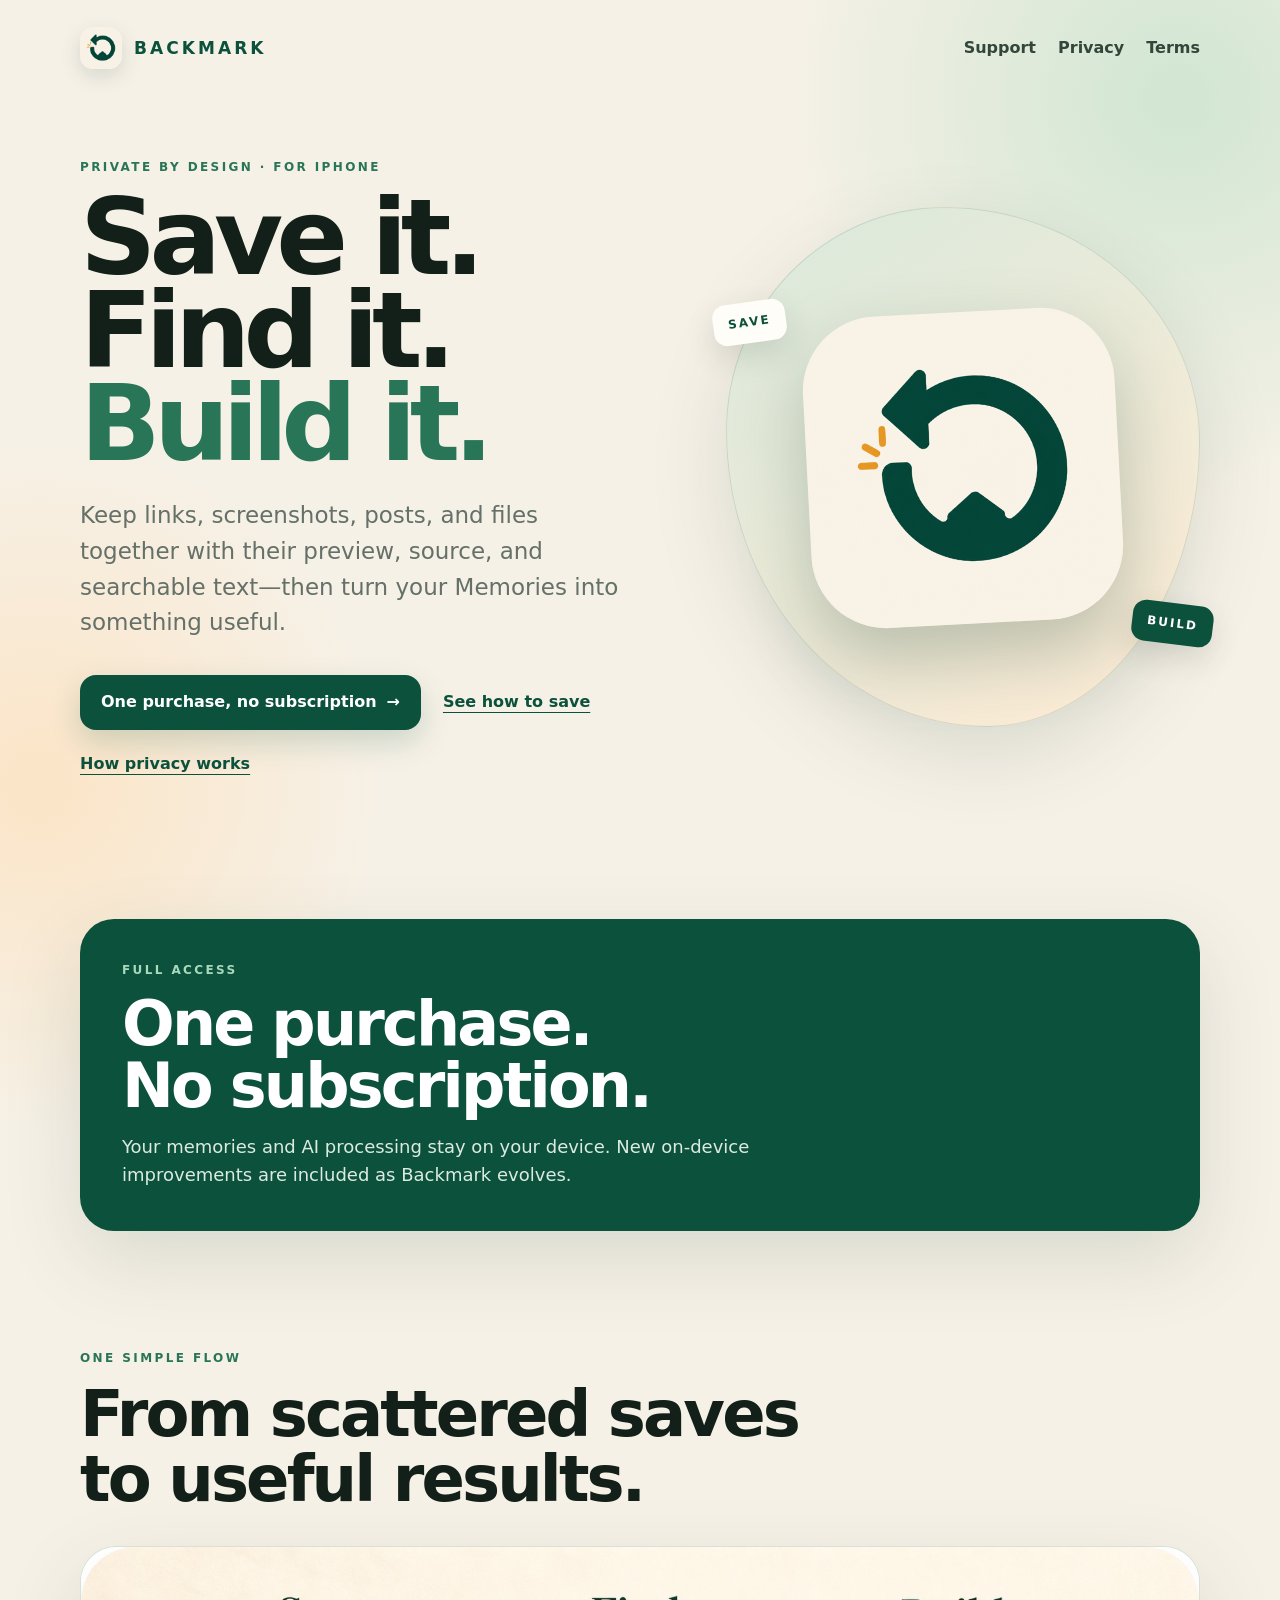
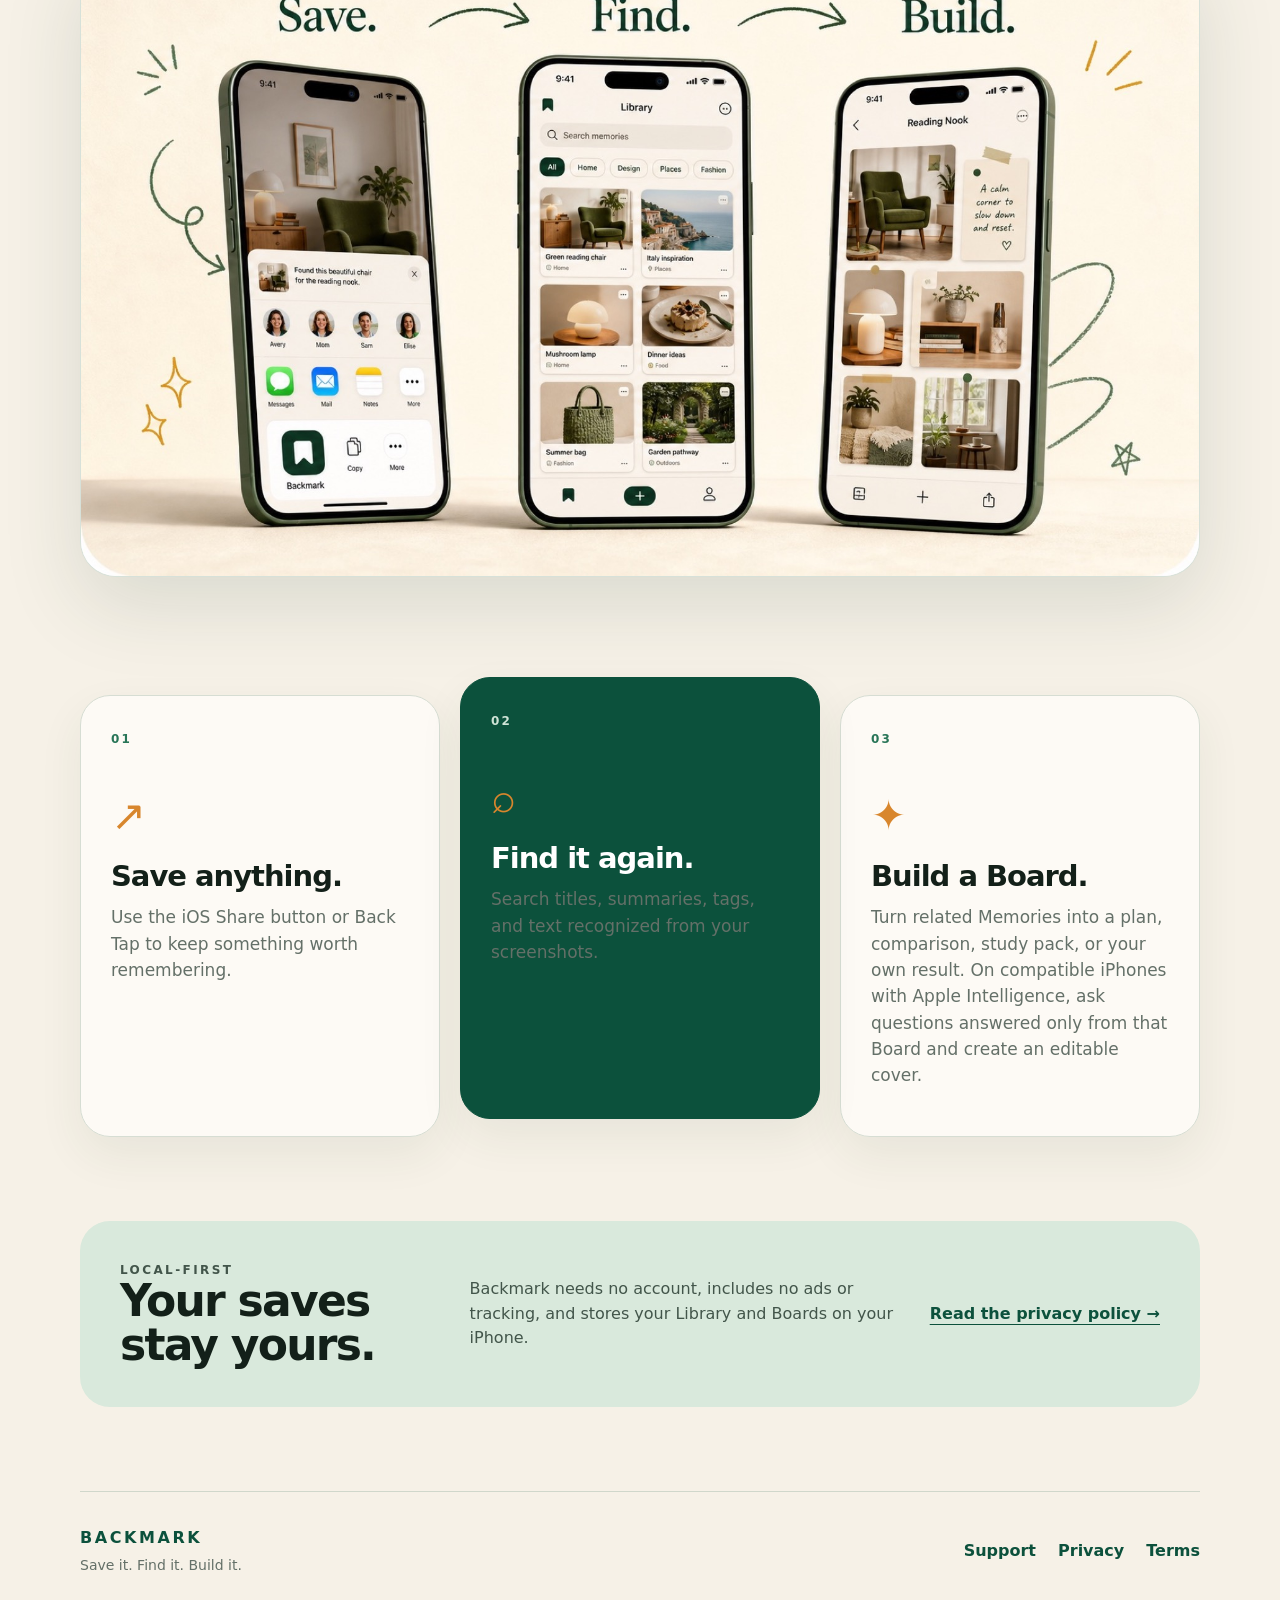
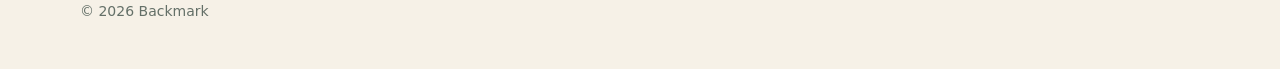
==== docs/index.html @ ab498aee "Describe Ask this Board, covers, export, and AI settings on the website" ====
<!doctype html>
<html lang="en">
<head>
  <meta charset="utf-8">
  <meta name="viewport" content="width=device-width, initial-scale=1">
  <meta name="description" content="Backmark saves links, screenshots, posts, and files in one private, searchable library on your iPhone.">
  <meta name="theme-color" content="#f6f1e7">
  <meta property="og:title" content="Backmark — Save it. Find it. Build it.">
  <meta property="og:description" content="A private place for everything you save on iPhone.">
  <meta property="og:image" content="https://backmark01.github.io/backmark-site/backmark-icon.png">
  <title>Backmark — Save it. Find it. Build it.</title>
  <link rel="icon" href="backmark-icon.png">
  <link rel="apple-touch-icon" href="backmark-icon.png">
  <link rel="stylesheet" href="backmark-2026.css">
</head>
<body>
  <header class="site-header shell">
    <a class="brand" href="index.html" aria-label="Backmark home">
      <span class="brand-mark"><img src="backmark-icon.png" alt=""></span>
      <span>BACKMARK</span>
    </a>
    <nav class="links" aria-label="Main navigation">
      <a href="support.html">Support</a>
      <a href="privacy.html">Privacy</a>
      <a href="terms.html">Terms</a>
    </nav>
  </header>

  <main>
    <section class="hero shell">
      <div class="hero-copy">
        <p class="eyebrow">PRIVATE BY DESIGN · FOR IPHONE</p>
        <h1>Save it.<br>Find it.<br><span>Build it.</span></h1>
        <p class="lede">Keep links, screenshots, posts, and files together with their preview, source, and searchable text—then turn your Memories into something useful.</p>
        <div class="hero-actions">
          <a class="button" href="#purchase">One purchase, no subscription <span aria-hidden="true">→</span></a>
          <a class="text-link" href="support.html#how-to-save">See how to save</a>
          <a class="text-link" href="privacy.html">How privacy works</a>
        </div>
      </div>
      <div class="icon-stage" aria-label="Backmark app icon">
        <span class="floating-note note-save">SAVE</span>
        <img src="backmark-icon.png" alt="Backmark app icon">
        <span class="floating-note note-build">BUILD</span>
      </div>
    </section>

    <section class="purchase-banner shell" id="purchase" aria-labelledby="purchase-title">
      <div>
        <p class="eyebrow">FULL ACCESS</p>
        <h2 id="purchase-title">One purchase.<br>No subscription.</h2>
        <p>Your memories and AI processing stay on your device. New on-device improvements are included as Backmark evolves.</p>
      </div>
    </section>

    <section class="showcase shell" aria-labelledby="showcase-title">
      <div class="section-heading">
        <p class="eyebrow">ONE SIMPLE FLOW</p>
        <h2 id="showcase-title">From scattered saves to useful results.</h2>
      </div>
      <figure class="product-illustration">
        <img src="save-find-build.jpg" alt="Three iPhones showing how Backmark saves content, finds it in a visual library, and builds a Board.">
      </figure>
    </section>

    <section class="feature-grid shell" aria-label="Backmark features">
      <article class="feature-card">
        <span class="step">01</span><div class="feature-icon">↗</div>
        <h2>Save anything.</h2>
        <p>Use the iOS Share button or Back Tap to keep something worth remembering.</p>
      </article>
      <article class="feature-card feature-card-accent">
        <span class="step">02</span><div class="feature-icon">⌕</div>
        <h2>Find it again.</h2>
        <p>Search titles, summaries, tags, and text recognized from your screenshots.</p>
      </article>
      <article class="feature-card">
        <span class="step">03</span><div class="feature-icon">✦</div>
        <h2>Build a Board.</h2>
        <p>Turn related Memories into a plan, comparison, study pack, or your own result. On compatible iPhones with Apple Intelligence, ask questions answered only from that Board and create an editable cover.</p>
      </article>
    </section>

    <section class="privacy-banner shell">
      <div><p class="eyebrow">LOCAL-FIRST</p><h2>Your saves stay yours.</h2></div>
      <p>Backmark needs no account, includes no ads or tracking, and stores your Library and Boards on your iPhone.</p>
      <a class="text-link" href="privacy.html">Read the privacy policy →</a>
    </section>
  </main>

  <footer class="site-footer shell">
    <div><strong>BACKMARK</strong><p>Save it. Find it. Build it.</p></div>
    <div class="footer-links"><a href="support.html">Support</a><a href="privacy.html">Privacy</a><a href="terms.html">Terms</a></div>
    <p>© 2026 Backmark</p>
  </footer>
</body>
</html>
---- docs/backmark-2026.css ----
:root {
  --canvas: #f6f1e7;
  --canvas-deep: #ebe3d3;
  --paper: #fffdf8;
  --paper-soft: #eff5ee;
  --ink: #132019;
  --muted: #647068;
  --green: #0c513c;
  --green-bright: #287557;
  --green-soft: #d9e9dc;
  --mint: #a8d9bc;
  --amber: #d8862d;
  --amber-soft: #ffecd5;
  --line: #d6ddd3;
  --shadow: 0 28px 80px rgba(28, 62, 44, .13);
}

* { box-sizing: border-box; }
html { scroll-behavior: smooth; }
body {
  margin: 0;
  background:
    radial-gradient(circle at 92% 3%, rgba(168, 217, 188, .48), transparent 25rem),
    radial-gradient(circle at 3% 24%, rgba(255, 220, 177, .6), transparent 22rem),
    var(--canvas);
  color: var(--ink);
  font-family: -apple-system, BlinkMacSystemFont, "SF Pro Display", "SF Pro Text", system-ui, sans-serif;
  line-height: 1.55;
}

a { color: var(--green); }
.shell { width: min(1120px, calc(100% - 48px)); margin-inline: auto; }
.site-header { min-height: 96px; display: flex; align-items: center; justify-content: space-between; gap: 32px; }
.brand { display: inline-flex; align-items: center; gap: 12px; color: var(--green); font-size: 17px; font-weight: 900; letter-spacing: .18em; text-decoration: none; }
.brand-mark { width: 42px; height: 42px; overflow: hidden; border-radius: 13px; box-shadow: 0 7px 20px rgba(17, 67, 47, .14); }
.brand-mark img { display: block; width: 100%; height: 100%; object-fit: cover; }
.links, .footer-links { display: flex; flex-wrap: wrap; gap: 22px; }
.links a, .footer-links a { font-weight: 750; text-decoration: none; }
.links a { color: #33463b; padding: 8px 0; }
.links a:hover, .links a.active { color: var(--green); }

.hero { min-height: 690px; display: grid; grid-template-columns: 1.08fr .92fr; align-items: center; gap: clamp(40px, 7vw, 92px); padding-block: 62px 92px; }
.eyebrow { margin: 0 0 14px; color: var(--green-bright); font-size: 12px; font-weight: 900; letter-spacing: .2em; }
h1, h2, p { margin-top: 0; }
.hero h1 { margin: 0 0 28px; font-size: clamp(64px, 8.6vw, 106px); line-height: .88; letter-spacing: -.065em; }
.hero h1 span { color: var(--green-bright); }
.lede { max-width: 710px; color: var(--muted); font-size: clamp(18px, 2.2vw, 23px); line-height: 1.55; }
.hero-actions { display: flex; align-items: center; flex-wrap: wrap; gap: 22px; margin-top: 34px; }
.button { display: inline-flex; align-items: center; justify-content: center; gap: 10px; padding: 15px 21px; border-radius: 16px; background: var(--green); color: white; font-weight: 850; text-decoration: none; box-shadow: 0 12px 30px rgba(12, 81, 60, .18); }
.button:hover { background: #063f2e; transform: translateY(-1px); }
.text-link { color: var(--green); font-weight: 800; text-decoration-thickness: 1px; text-underline-offset: 5px; }
.icon-stage { position: relative; min-height: 520px; display: grid; place-items: center; border: 1px solid rgba(12, 81, 60, .13); border-radius: 46% 54% 45% 55% / 43% 45% 55% 57%; background: linear-gradient(145deg, var(--green-soft), var(--amber-soft)); box-shadow: var(--shadow); }
.icon-stage > img { width: min(66%, 330px); aspect-ratio: 1; border-radius: 24%; box-shadow: 0 32px 70px rgba(14, 58, 42, .25); transform: rotate(-3deg); }
.floating-note { position: absolute; z-index: 2; padding: 11px 15px; border-radius: 13px; font-size: 12px; font-weight: 900; letter-spacing: .17em; box-shadow: 0 12px 30px rgba(40, 58, 47, .14); }
.note-save { top: 18%; left: -3%; background: var(--paper); color: var(--green); transform: rotate(-8deg); }
.note-build { right: -3%; bottom: 16%; background: var(--green); color: white; transform: rotate(7deg); }

.showcase { padding-block: 84px 34px; }
.section-heading { max-width: 720px; margin-bottom: 34px; }
.section-heading h2 { margin-bottom: 0; font-size: clamp(38px, 5.3vw, 64px); line-height: 1.02; letter-spacing: -.045em; }
.product-illustration { margin: 0; overflow: hidden; border: 1px solid rgba(12, 81, 60, .16); border-radius: 36px; background: var(--paper); box-shadow: var(--shadow); }
.product-illustration img { display: block; width: 100%; height: auto; }

.purchase-banner { margin-block: 50px 34px; padding: 42px; border-radius: 34px; background: var(--green); color: white; box-shadow: var(--shadow); }
.purchase-banner h2 { margin-bottom: 16px; font-size: clamp(40px, 5vw, 62px); line-height: 1; letter-spacing: -.045em; }
.purchase-banner > div > p:last-child { max-width: 650px; margin-bottom: 0; color: #dcebe1; font-size: 18px; }
.purchase-banner .eyebrow { color: var(--mint); }

.feature-grid { display: grid; grid-template-columns: repeat(3, 1fr); gap: 20px; padding-block: 84px; }
.feature-card { min-height: 350px; padding: 30px; border: 1px solid var(--line); border-radius: 30px; background: rgba(255, 253, 248, .82); box-shadow: 0 18px 46px rgba(36, 67, 49, .07); }
.feature-card-accent { background: var(--green); color: white; border-color: var(--green); transform: translateY(-18px); }
.feature-card-accent p, .feature-card-accent .step { color: #cfe3d6; }
.step { color: var(--green-bright); font-size: 12px; font-weight: 900; letter-spacing: .18em; }
.feature-icon { margin: 44px 0 24px; color: var(--amber); font-size: 42px; line-height: 1; }
.feature-card h2 { margin-bottom: 12px; font-size: 29px; line-height: 1.08; letter-spacing: -.035em; }
.feature-card p { color: var(--muted); font-size: 17px; }

.privacy-banner { display: grid; grid-template-columns: 1fr 1.35fr auto; align-items: center; gap: 34px; margin-bottom: 84px; padding: 40px; border-radius: 30px; background: var(--green-soft); }
.privacy-banner h2 { margin: 0; font-size: clamp(30px, 4vw, 44px); line-height: 1; letter-spacing: -.04em; }
.privacy-banner p { margin-bottom: 0; color: #42554a; }

.legal { display: grid; grid-template-columns: minmax(0, 1fr) 320px; gap: 70px; padding-block: 88px; }
.legal-hero { grid-column: 1 / -1; max-width: 780px; }
.legal-hero h1 { margin: 0 0 16px; font-size: clamp(52px, 8vw, 86px); line-height: .95; letter-spacing: -.055em; }
.meta { color: var(--green-bright); font-size: 14px; font-weight: 750; }
.summary-card, .support-card { align-self: start; padding: 30px; border-radius: 28px; background: var(--green); color: white; box-shadow: var(--shadow); }
.summary-card { grid-column: 2; grid-row: 2; position: sticky; top: 28px; }
.summary-card h2, .support-card h2 { margin-bottom: 16px; font-size: 28px; letter-spacing: -.03em; }
.check-list { margin: 0; padding: 0; list-style: none; }
.check-list li { position: relative; padding: 10px 0 10px 30px; color: #dcebe1; border-bottom: 1px solid rgba(255,255,255,.12); }
.check-list li:last-child { border: 0; }
.check-list li::before { content: "✓"; position: absolute; left: 0; color: var(--mint); font-weight: 900; }
.legal-content { grid-column: 1; }
.legal-content section { margin-bottom: 18px; padding: 30px; border: 1px solid var(--line); border-radius: 24px; background: rgba(255, 253, 248, .78); }
.legal-content h2 { margin-bottom: 9px; font-size: 24px; line-height: 1.2; letter-spacing: -.025em; }
.legal-content p, .legal-content li { color: var(--muted); }
.legal-content p:last-child { margin-bottom: 0; }
.support-card { grid-column: 1 / -1; display: flex; align-items: center; justify-content: space-between; gap: 32px; background: linear-gradient(125deg, var(--green), #246d51); }
.support-card p { max-width: 650px; margin-bottom: 0; color: #dcebe1; }
.support-card .button { flex: 0 0 auto; background: var(--mint); color: #123b2c; box-shadow: none; }
.support-content { grid-column: 1 / -1; display: grid; grid-template-columns: repeat(2, 1fr); gap: 18px; }
.support-content section { margin: 0; }
.support-content .support-save-section,
.support-content .support-example-section { grid-column: 1 / -1; }
.save-step-gallery { display: grid; grid-template-columns: repeat(3, minmax(0, 1fr)); gap: 16px; margin: 28px 0 0; padding: 0; list-style: none; }
.save-step-gallery figure { height: 100%; margin: 0; overflow: hidden; border: 1px solid var(--line); border-radius: 20px; background: var(--paper); }
.save-step-gallery img { display: block; width: 100%; height: auto; border-bottom: 1px solid var(--line); }
.save-step-gallery figcaption { padding: 16px; color: var(--ink); font-size: 14px; font-weight: 750; line-height: 1.45; }
.save-step-gallery figcaption span { display: block; margin-bottom: 5px; color: var(--amber); font-size: 10px; font-weight: 900; letter-spacing: .16em; text-transform: uppercase; }
.shortcut-app-callout { display: grid; grid-template-columns: 92px 1fr; align-items: center; gap: 20px; margin: 24px 0 20px; padding: 20px; border: 1px solid var(--line); border-radius: 20px; background: var(--paper-soft); }
.shortcut-app-callout img { display: block; width: 92px; height: 92px; border-radius: 22px; }
.shortcut-app-callout h3 { margin: 0 0 6px; color: var(--ink); font-size: 20px; line-height: 1.2; }
.shortcut-app-callout p:last-child { margin-bottom: 0; }
.shortcut-app-label { margin-bottom: 7px; color: var(--green-bright) !important; font-size: 10px; font-weight: 900; letter-spacing: .16em; }
.support-example { display: grid; grid-template-columns: minmax(220px, 420px) 1fr; align-items: center; gap: 28px; margin: 26px 0 0; padding: 22px; border-radius: 20px; background: #111; }
.support-example img { display: block; width: 100%; height: auto; border-radius: 14px; }
.support-example figcaption { color: #e5ece7; font-size: 15px; line-height: 1.6; }
.section-number { margin-bottom: 18px !important; color: var(--amber) !important; font-size: 13px; font-weight: 900; letter-spacing: .18em; }

.site-footer { display: grid; grid-template-columns: 1fr auto; align-items: center; gap: 20px 40px; padding-block: 34px 46px; border-top: 1px solid rgba(12, 81, 60, .16); color: var(--muted); }
.site-footer strong { color: var(--green); letter-spacing: .16em; }
.site-footer p { margin: 4px 0 0; font-size: 14px; }
.site-footer > p { grid-column: 1 / -1; }

@media (max-width: 820px) {
  .hero { grid-template-columns: 1fr; min-height: auto; padding-top: 48px; }
  .icon-stage { min-height: 430px; }
  .feature-grid { grid-template-columns: 1fr; }
  .feature-card { min-height: auto; }
  .feature-card-accent { transform: none; }
  .privacy-banner { grid-template-columns: 1fr; }
  .legal { grid-template-columns: 1fr; gap: 28px; padding-top: 56px; }
  .legal-hero, .summary-card, .legal-content, .support-card, .support-content { grid-column: 1; }
  .summary-card { grid-row: auto; position: static; }
  .save-step-gallery { grid-template-columns: 1fr; }
}

@media (max-width: 560px) {
  .shell { width: min(100% - 28px, 1120px); }
  .site-header { min-height: 82px; align-items: flex-start; padding-top: 18px; }
  .brand { font-size: 14px; }
  .brand-mark { width: 36px; height: 36px; border-radius: 11px; }
  .links { gap: 13px; font-size: 14px; }
  .hero { padding-block: 42px 68px; }
  .hero h1 { font-size: clamp(58px, 20vw, 82px); }
  .icon-stage { min-height: 340px; border-radius: 36px; }
  .showcase { padding-top: 54px; }
  .product-illustration { border-radius: 22px; }
  .feature-grid { padding-block: 56px; }
  .purchase-banner, .privacy-banner, .legal-content section, .summary-card, .support-card { padding: 24px; border-radius: 22px; }
  .support-card { align-items: stretch; flex-direction: column; }
  .support-card .button { width: 100%; }
  .support-content { grid-template-columns: 1fr; }
  .support-example { grid-template-columns: 1fr; padding: 14px; }
  .shortcut-app-callout { grid-template-columns: 64px 1fr; gap: 14px; padding: 16px; }
  .shortcut-app-callout img { width: 64px; height: 64px; border-radius: 16px; }
  .shortcut-app-callout h3 { font-size: 17px; }
  .site-footer { grid-template-columns: 1fr; }
  .site-footer > p { grid-column: 1; }
}

@media (prefers-reduced-motion: reduce) {
  html { scroll-behavior: auto; }
  *, *::before, *::after { transition-duration: .01ms !important; }
}
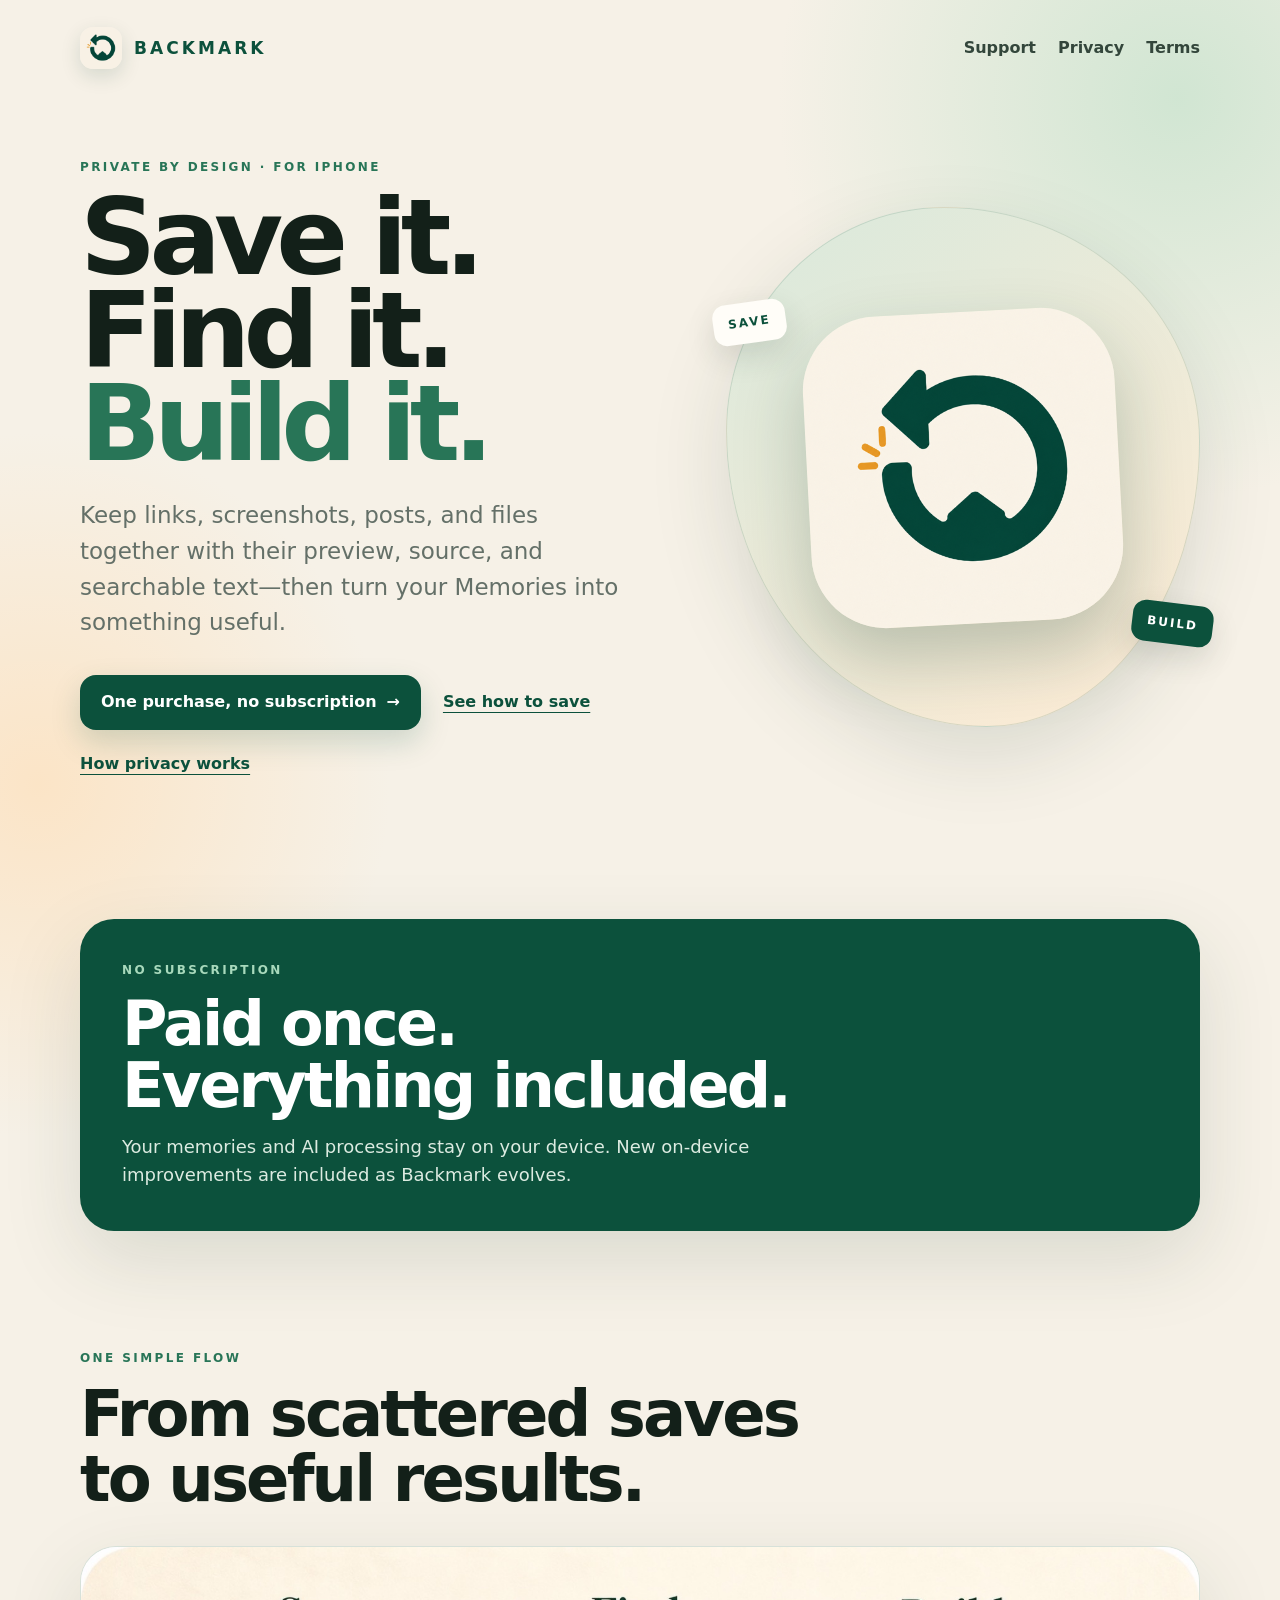
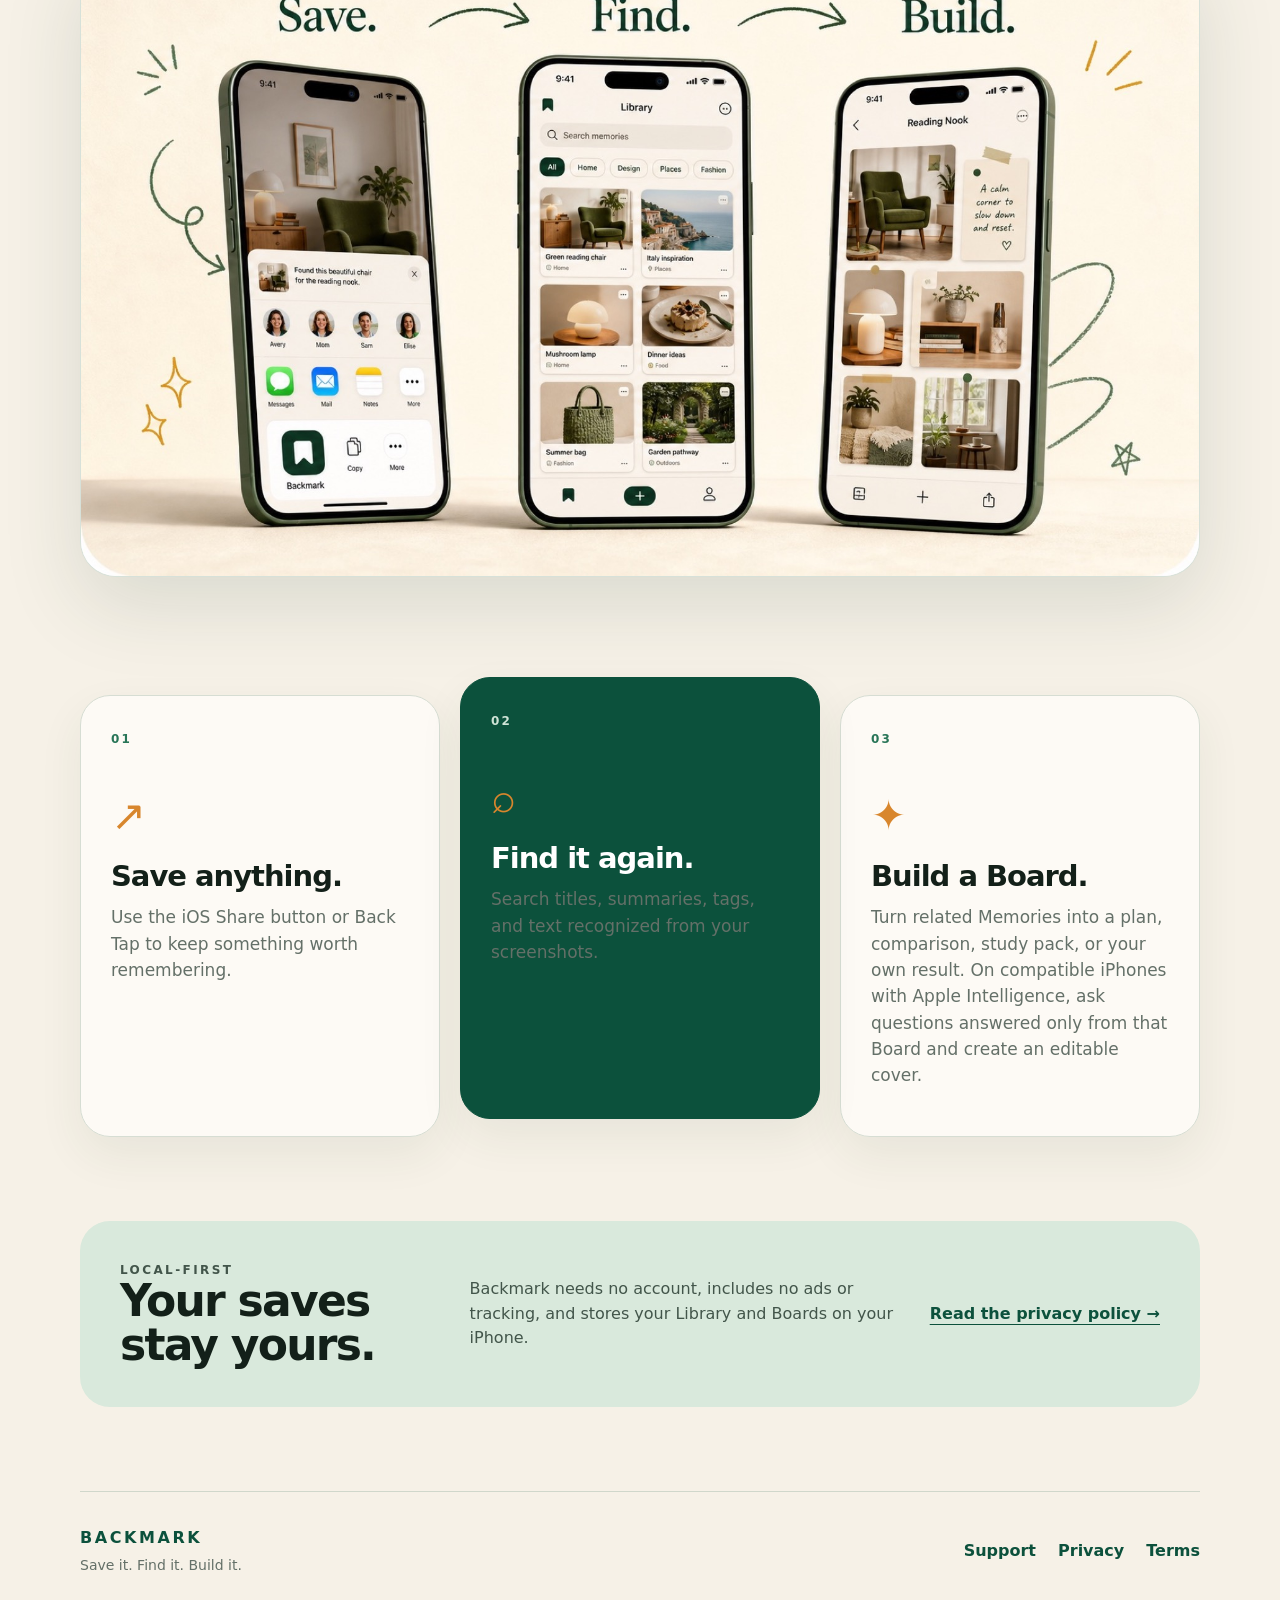
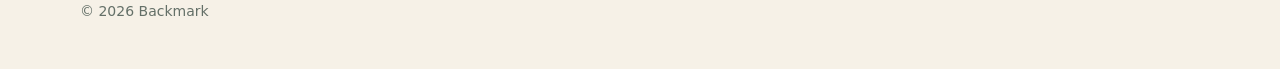
==== commit 1799ba32: "Reword purchase banner to emphasize one-time payment" ====
--- a/docs/index.html
+++ b/docs/index.html
@@ -47,8 +47,8 @@
 
     <section class="purchase-banner shell" id="purchase" aria-labelledby="purchase-title">
       <div>
-        <p class="eyebrow">FULL ACCESS</p>
-        <h2 id="purchase-title">One purchase.<br>No subscription.</h2>
+        <p class="eyebrow">NO SUBSCRIPTION</p>
+        <h2 id="purchase-title">Paid once.<br>Everything included.</h2>
         <p>Your memories and AI processing stay on your device. New on-device improvements are included as Backmark evolves.</p>
       </div>
     </section>
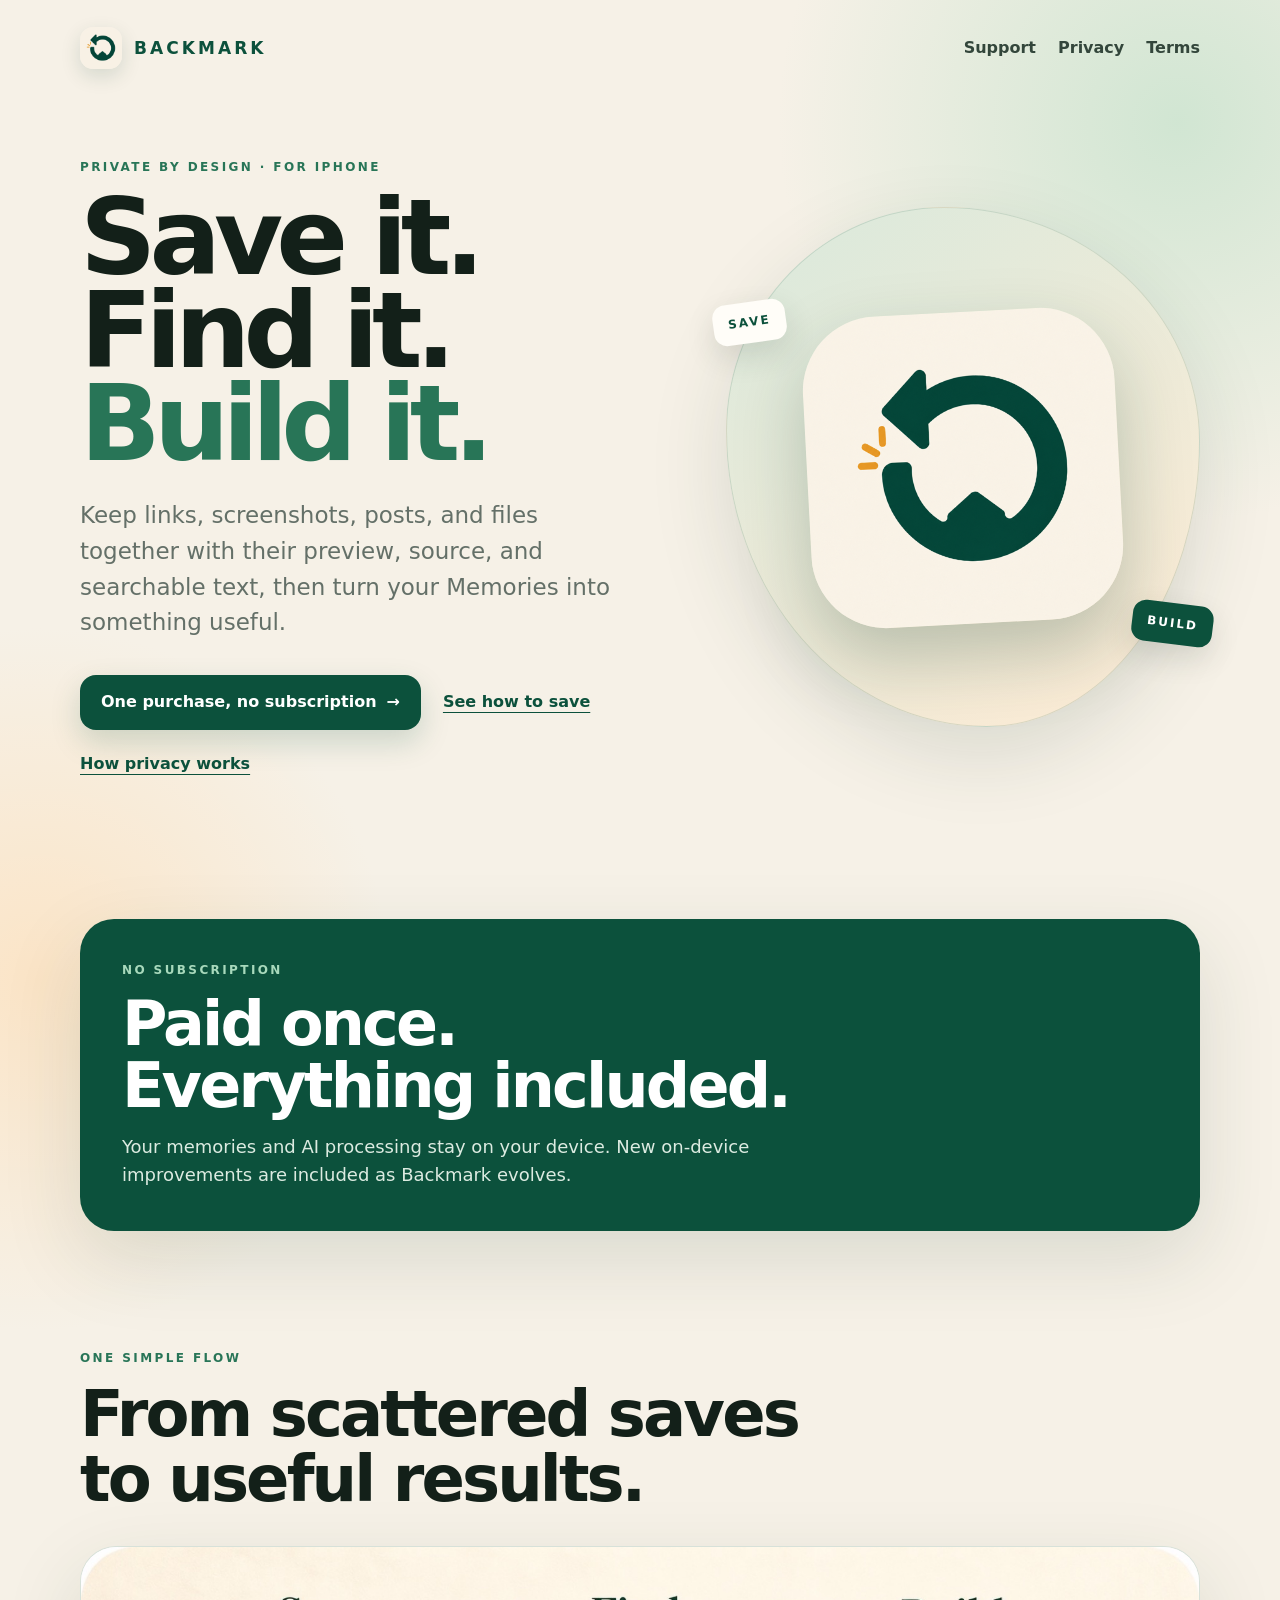
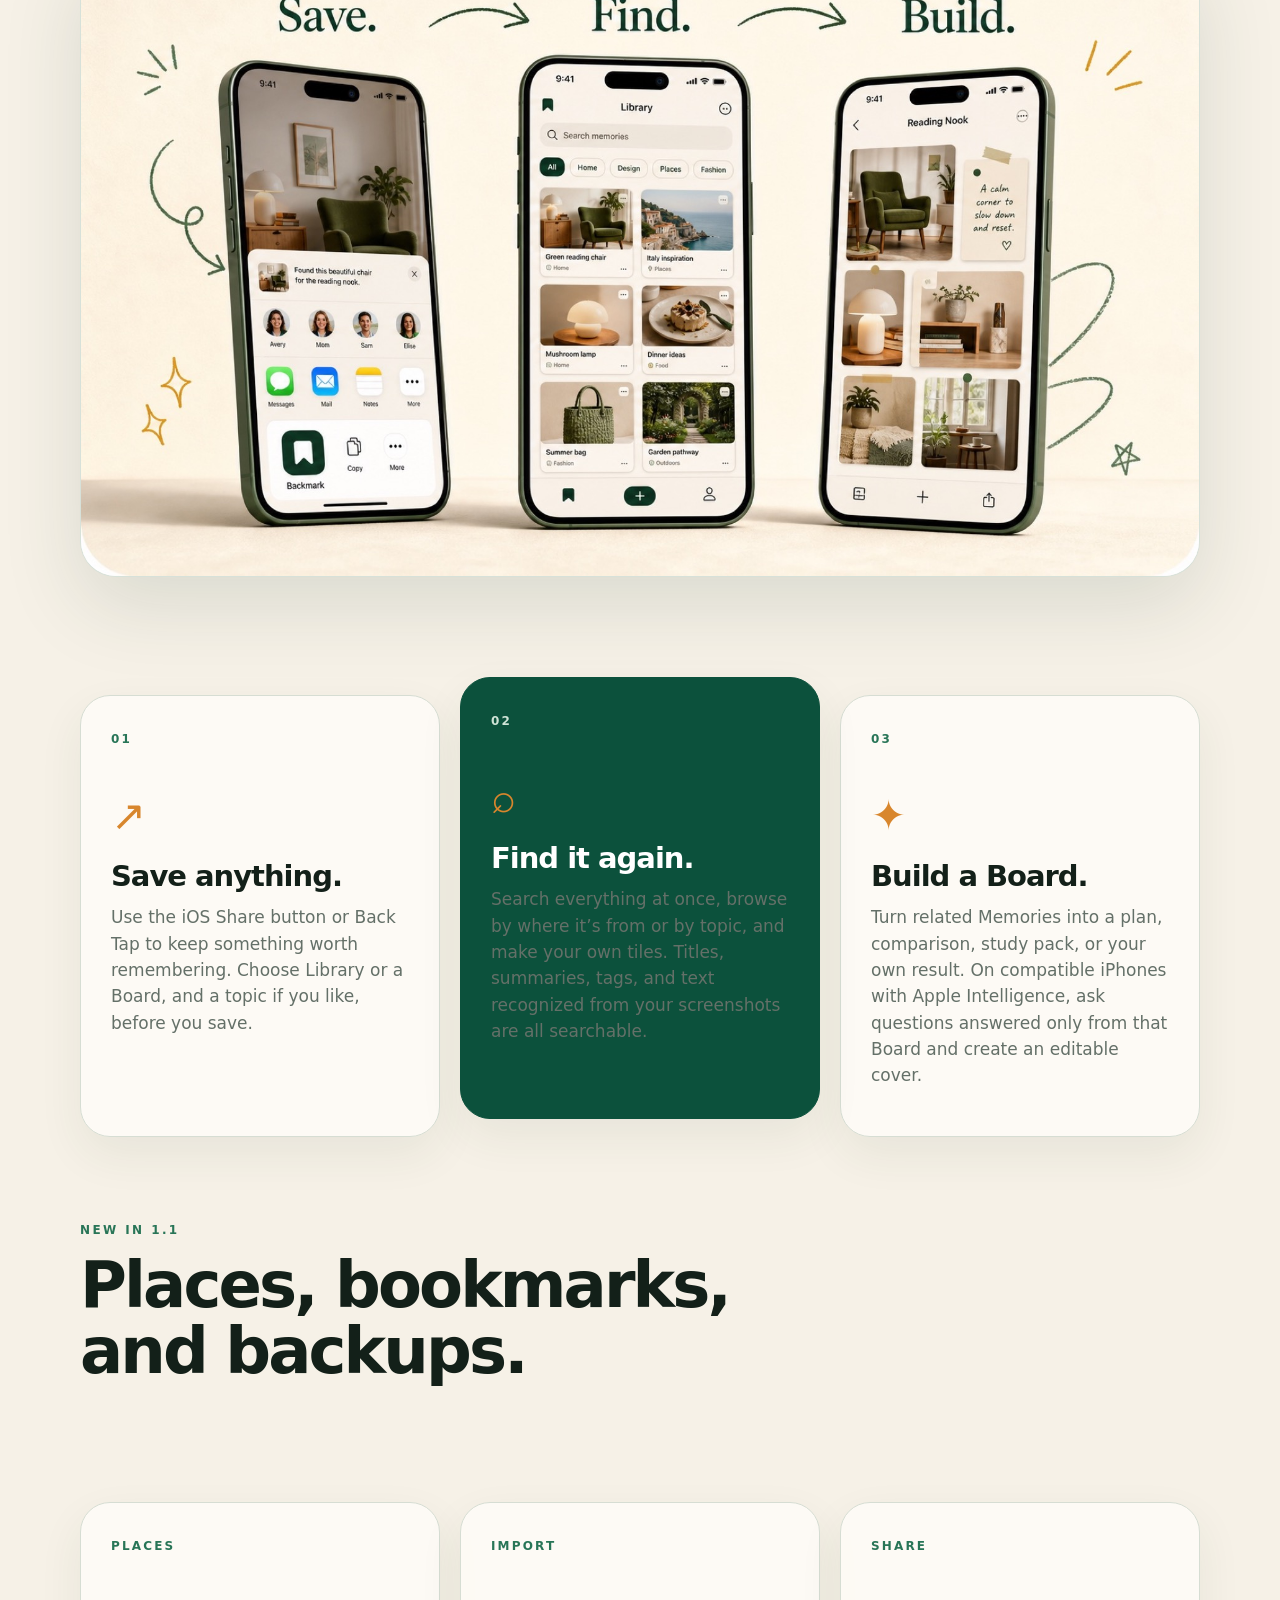
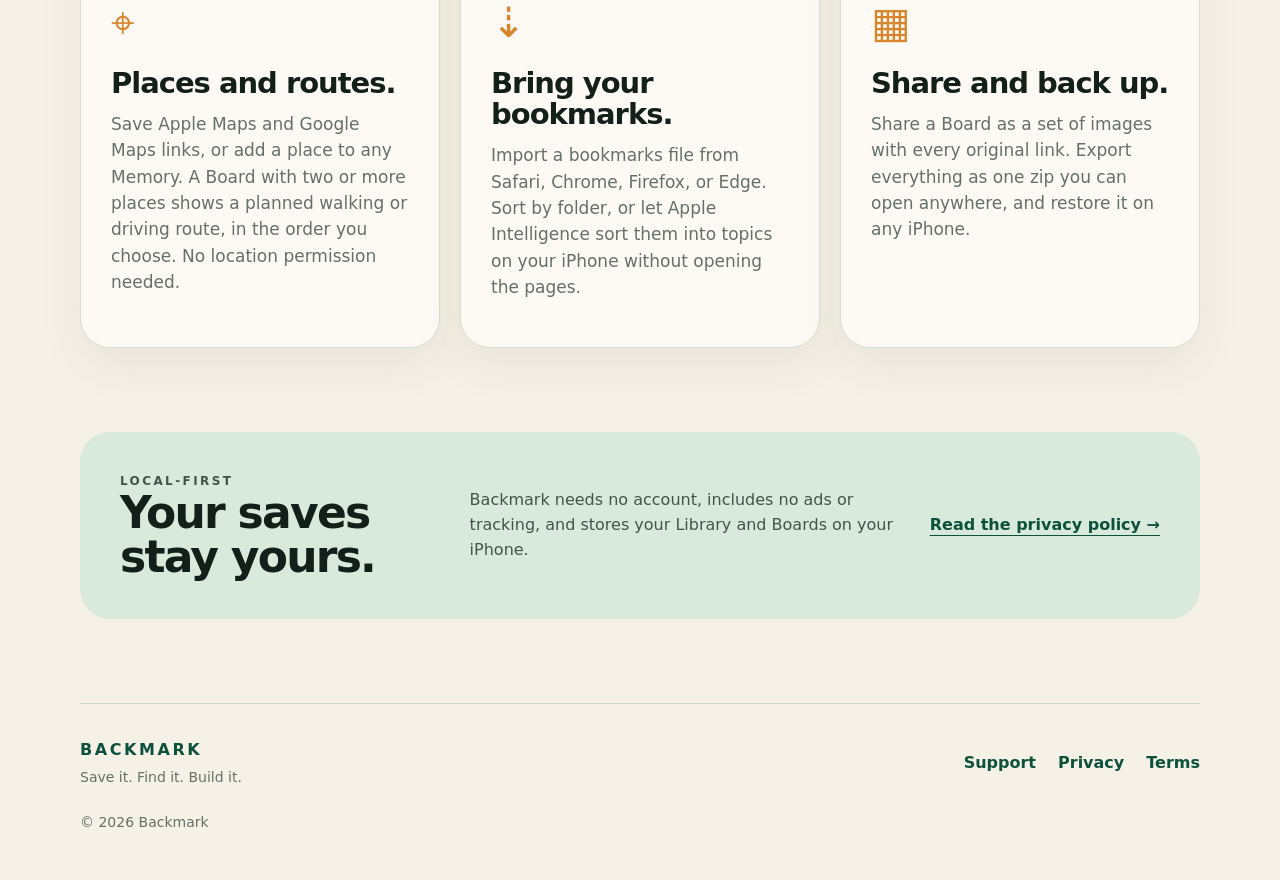
==== commit 4e2bd4cd: "Describe Backmark 1.1 on the website: places, routes, imports, export and restore - Privacy: Apple M" ====
--- a/docs/index.html
+++ b/docs/index.html
@@ -5,10 +5,10 @@
   <meta name="viewport" content="width=device-width, initial-scale=1">
   <meta name="description" content="Backmark saves links, screenshots, posts, and files in one private, searchable library on your iPhone.">
   <meta name="theme-color" content="#f6f1e7">
-  <meta property="og:title" content="Backmark — Save it. Find it. Build it.">
+  <meta property="og:title" content="Backmark: Save it. Find it. Build it.">
   <meta property="og:description" content="A private place for everything you save on iPhone.">
   <meta property="og:image" content="https://backmark01.github.io/backmark-site/backmark-icon.png">
-  <title>Backmark — Save it. Find it. Build it.</title>
+  <title>Backmark: Save it. Find it. Build it.</title>
   <link rel="icon" href="backmark-icon.png">
   <link rel="apple-touch-icon" href="backmark-icon.png">
   <link rel="stylesheet" href="backmark-2026.css">
@@ -31,7 +31,7 @@
       <div class="hero-copy">
         <p class="eyebrow">PRIVATE BY DESIGN · FOR IPHONE</p>
         <h1>Save it.<br>Find it.<br><span>Build it.</span></h1>
-        <p class="lede">Keep links, screenshots, posts, and files together with their preview, source, and searchable text—then turn your Memories into something useful.</p>
+        <p class="lede">Keep links, screenshots, posts, and files together with their preview, source, and searchable text, then turn your Memories into something useful.</p>
         <div class="hero-actions">
           <a class="button" href="#purchase">One purchase, no subscription <span aria-hidden="true">→</span></a>
           <a class="text-link" href="support.html#how-to-save">See how to save</a>
@@ -67,18 +67,42 @@
       <article class="feature-card">
         <span class="step">01</span><div class="feature-icon">↗</div>
         <h2>Save anything.</h2>
-        <p>Use the iOS Share button or Back Tap to keep something worth remembering.</p>
+        <p>Use the iOS Share button or Back Tap to keep something worth remembering. Choose Library or a Board, and a topic if you like, before you save.</p>
       </article>
       <article class="feature-card feature-card-accent">
         <span class="step">02</span><div class="feature-icon">⌕</div>
         <h2>Find it again.</h2>
-        <p>Search titles, summaries, tags, and text recognized from your screenshots.</p>
+        <p>Search everything at once, browse by where it’s from or by topic, and make your own tiles. Titles, summaries, tags, and text recognized from your screenshots are all searchable.</p>
       </article>
       <article class="feature-card">
         <span class="step">03</span><div class="feature-icon">✦</div>
         <h2>Build a Board.</h2>
         <p>Turn related Memories into a plan, comparison, study pack, or your own result. On compatible iPhones with Apple Intelligence, ask questions answered only from that Board and create an editable cover.</p>
       </article>
+    </section>
+
+    <section class="shell" aria-labelledby="new-title">
+      <div class="section-heading">
+        <p class="eyebrow">NEW IN 1.1</p>
+        <h2 id="new-title">Places, bookmarks, and backups.</h2>
+      </div>
+      <div class="feature-grid">
+        <article class="feature-card">
+          <span class="step">PLACES</span><div class="feature-icon">⌖</div>
+          <h2>Places and routes.</h2>
+          <p>Save Apple Maps and Google Maps links, or add a place to any Memory. A Board with two or more places shows a planned walking or driving route, in the order you choose. No location permission needed.</p>
+        </article>
+        <article class="feature-card">
+          <span class="step">IMPORT</span><div class="feature-icon">⇣</div>
+          <h2>Bring your bookmarks.</h2>
+          <p>Import a bookmarks file from Safari, Chrome, Firefox, or Edge. Sort by folder, or let Apple Intelligence sort them into topics on your iPhone without opening the pages.</p>
+        </article>
+        <article class="feature-card">
+          <span class="step">SHARE</span><div class="feature-icon">▦</div>
+          <h2>Share and back up.</h2>
+          <p>Share a Board as a set of images with every original link. Export everything as one zip you can open anywhere, and restore it on any iPhone.</p>
+        </article>
+      </div>
     </section>
 
     <section class="privacy-banner shell">
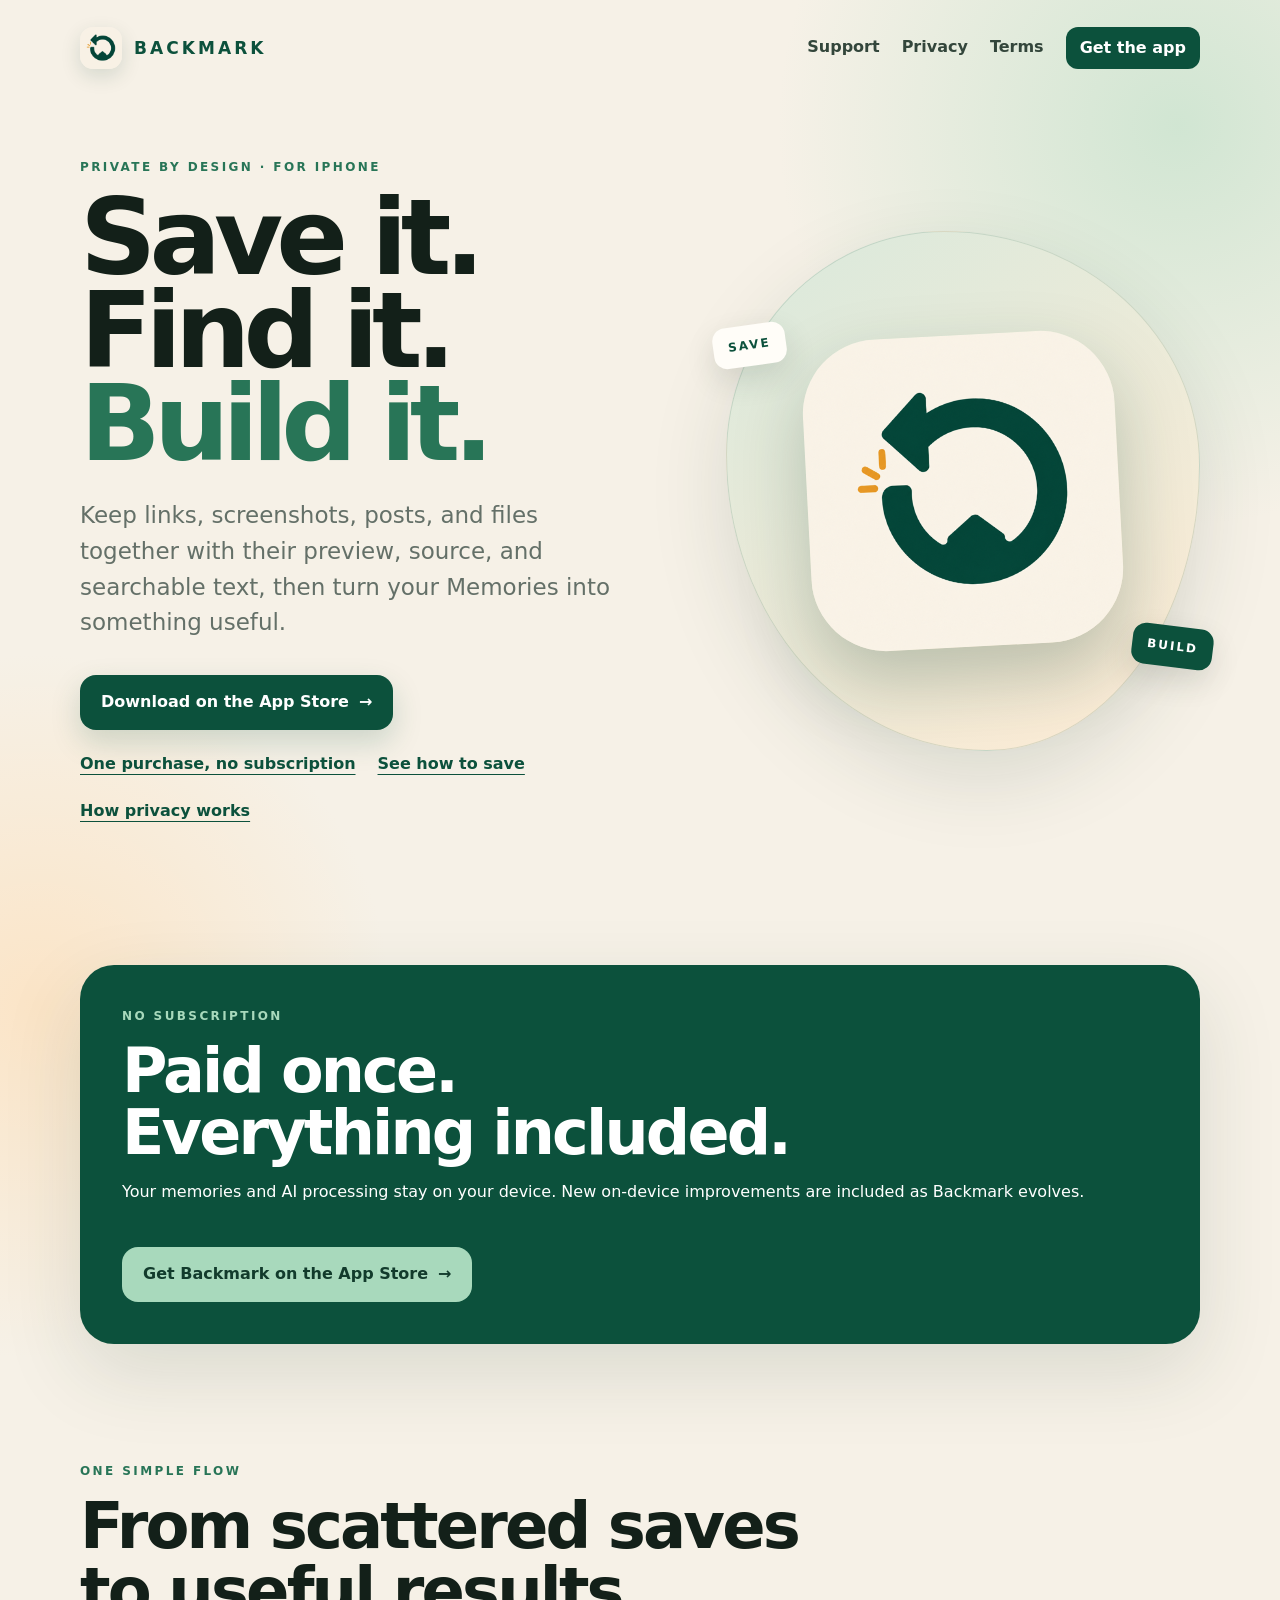
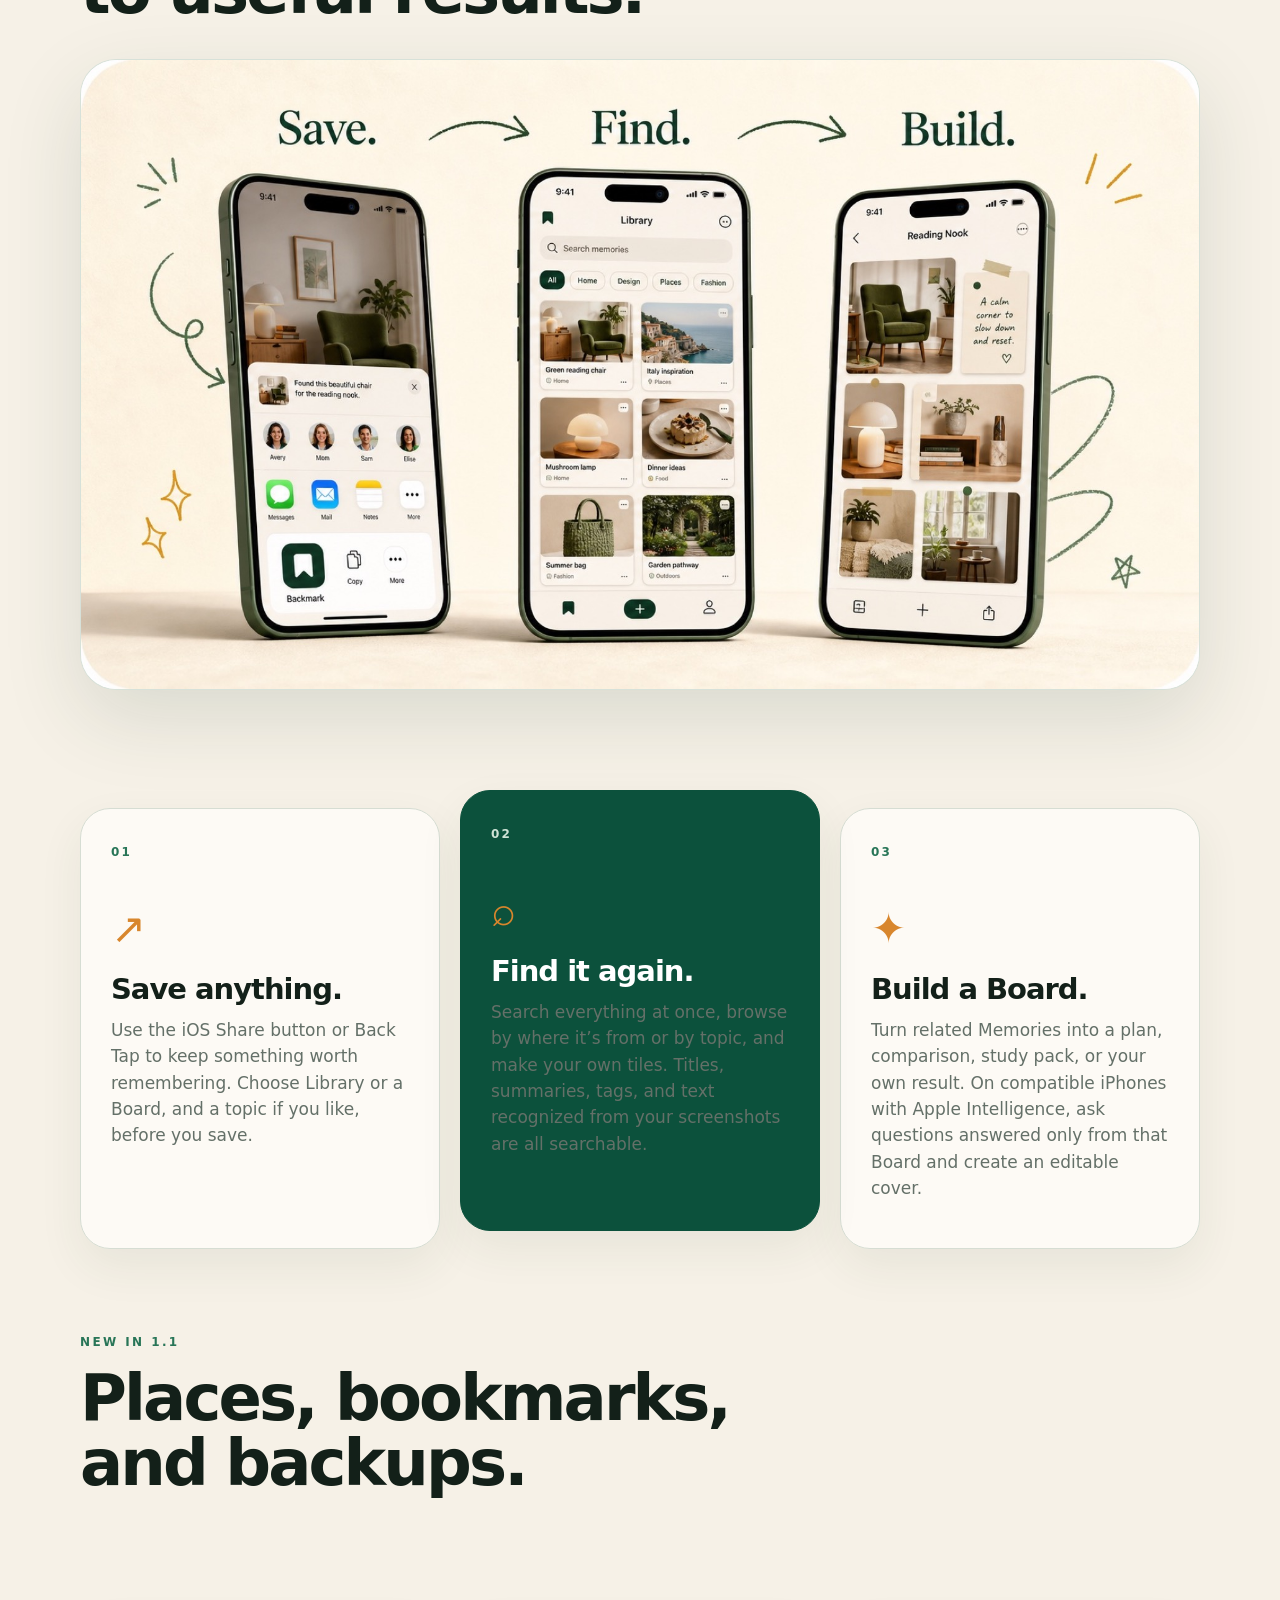
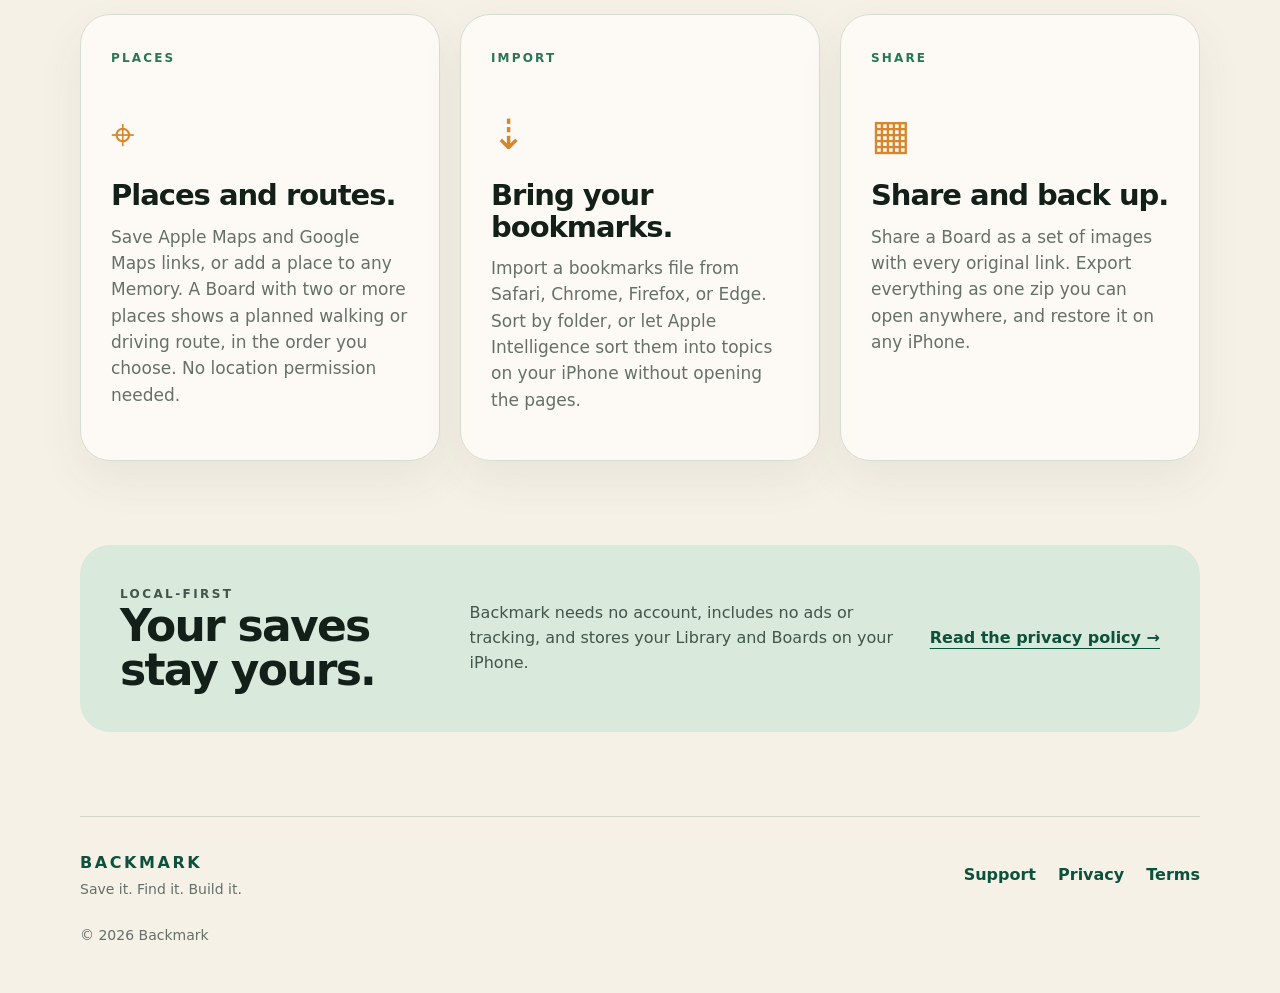
==== commit 6ff8562b: "Link the website to the App Store listing Add Get the app nav buttons, App Store download buttons on" ====
--- a/docs/index.html
+++ b/docs/index.html
@@ -2,16 +2,23 @@
 <html lang="en">
 <head>
   <meta charset="utf-8">
+  <meta name="apple-itunes-app" content="app-id=6808695961">
   <meta name="viewport" content="width=device-width, initial-scale=1">
   <meta name="description" content="Backmark saves links, screenshots, posts, and files in one private, searchable library on your iPhone.">
   <meta name="theme-color" content="#f6f1e7">
   <meta property="og:title" content="Backmark: Save it. Find it. Build it.">
   <meta property="og:description" content="A private place for everything you save on iPhone.">
-  <meta property="og:image" content="https://backmark01.github.io/backmark-site/backmark-icon.png">
+  <meta property="og:image" content="https://backmark01.github.io/backmark-site/save-find-build.jpg">
+  <meta property="og:type" content="website">
+  <meta property="og:url" content="https://backmark01.github.io/backmark-site/">
+  <meta name="twitter:card" content="summary_large_image">
   <title>Backmark: Save it. Find it. Build it.</title>
   <link rel="icon" href="backmark-icon.png">
   <link rel="apple-touch-icon" href="backmark-icon.png">
   <link rel="stylesheet" href="backmark-2026.css">
+  <script type="application/ld+json">
+  {"@context":"https://schema.org","@type":"SoftwareApplication","name":"Backmark: Bookmark Organizer","operatingSystem":"iOS","applicationCategory":"ProductivityApplication","description":"Save links, screenshots, places and files in one private, searchable library on your iPhone. No account, no subscription.","image":"https://backmark01.github.io/backmark-site/backmark-icon.png","url":"https://backmark01.github.io/backmark-site/","downloadUrl":"https://apps.apple.com/us/app/backmark-bookmark-organizer/id6808695961","offers":{"@type":"Offer","price":"4.99","priceCurrency":"USD"}}
+  </script>
 </head>
 <body>
   <header class="site-header shell">
@@ -23,6 +30,7 @@
       <a href="support.html">Support</a>
       <a href="privacy.html">Privacy</a>
       <a href="terms.html">Terms</a>
+      <a class="nav-cta" href="https://apps.apple.com/us/app/backmark-bookmark-organizer/id6808695961">Get the app</a>
     </nav>
   </header>
 
@@ -33,7 +41,8 @@
         <h1>Save it.<br>Find it.<br><span>Build it.</span></h1>
         <p class="lede">Keep links, screenshots, posts, and files together with their preview, source, and searchable text, then turn your Memories into something useful.</p>
         <div class="hero-actions">
-          <a class="button" href="#purchase">One purchase, no subscription <span aria-hidden="true">→</span></a>
+          <a class="button" href="https://apps.apple.com/us/app/backmark-bookmark-organizer/id6808695961">Download on the App Store <span aria-hidden="true">→</span></a>
+          <a class="text-link" href="#purchase">One purchase, no subscription</a>
           <a class="text-link" href="support.html#how-to-save">See how to save</a>
           <a class="text-link" href="privacy.html">How privacy works</a>
         </div>
@@ -50,6 +59,7 @@
         <p class="eyebrow">NO SUBSCRIPTION</p>
         <h2 id="purchase-title">Paid once.<br>Everything included.</h2>
         <p>Your memories and AI processing stay on your device. New on-device improvements are included as Backmark evolves.</p>
+        <a class="button button-light" href="https://apps.apple.com/us/app/backmark-bookmark-organizer/id6808695961">Get Backmark on the App Store <span aria-hidden="true">→</span></a>
       </div>
     </section>
 
--- a/docs/backmark-2026.css
+++ b/docs/backmark-2026.css
@@ -163,3 +163,7 @@
   html { scroll-behavior: auto; }
   *, *::before, *::after { transition-duration: .01ms !important; }
 }
+
+.links .nav-cta, .links .nav-cta:hover { padding: 9px 14px; border-radius: 12px; background: var(--green); color: white; }
+.purchase-banner .button-light { margin-top: 26px; background: var(--mint); color: #123b2c; box-shadow: none; }
+.purchase-banner .button-light:hover { background: #d8f0e2; }
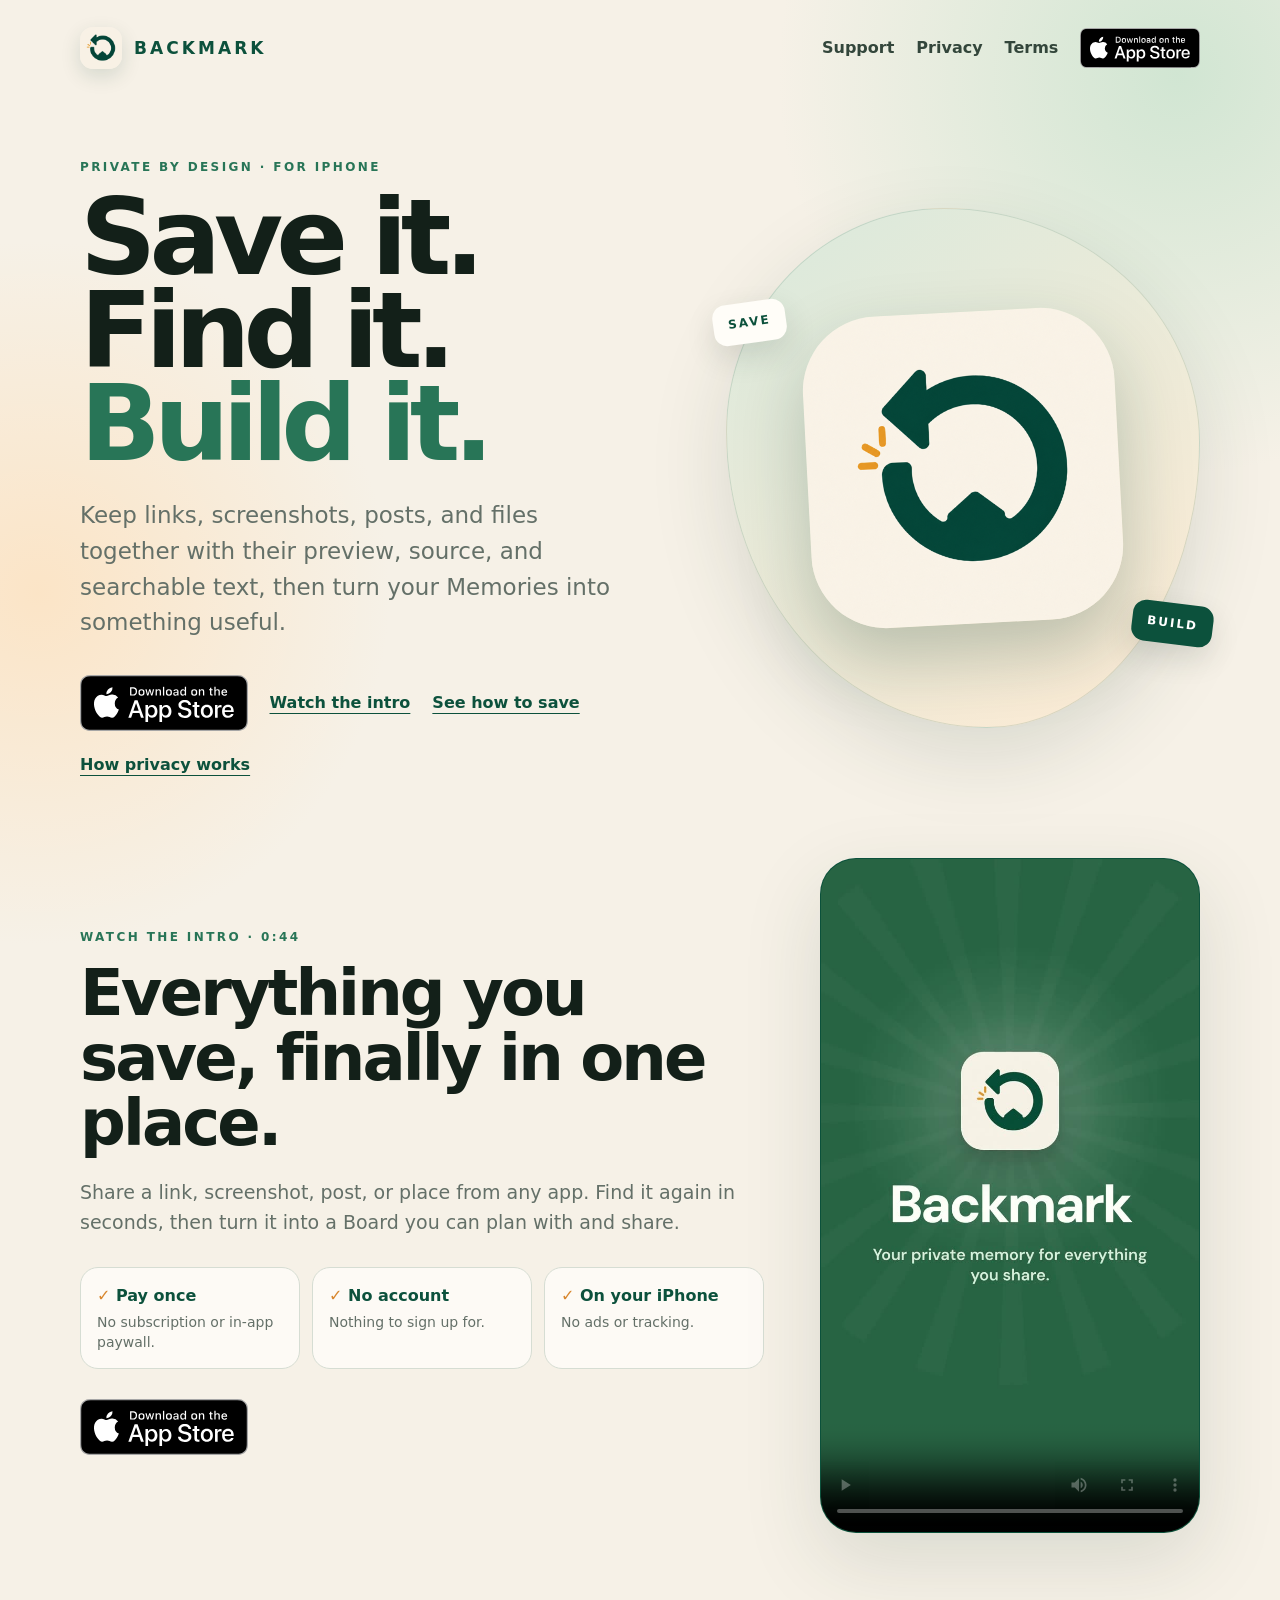
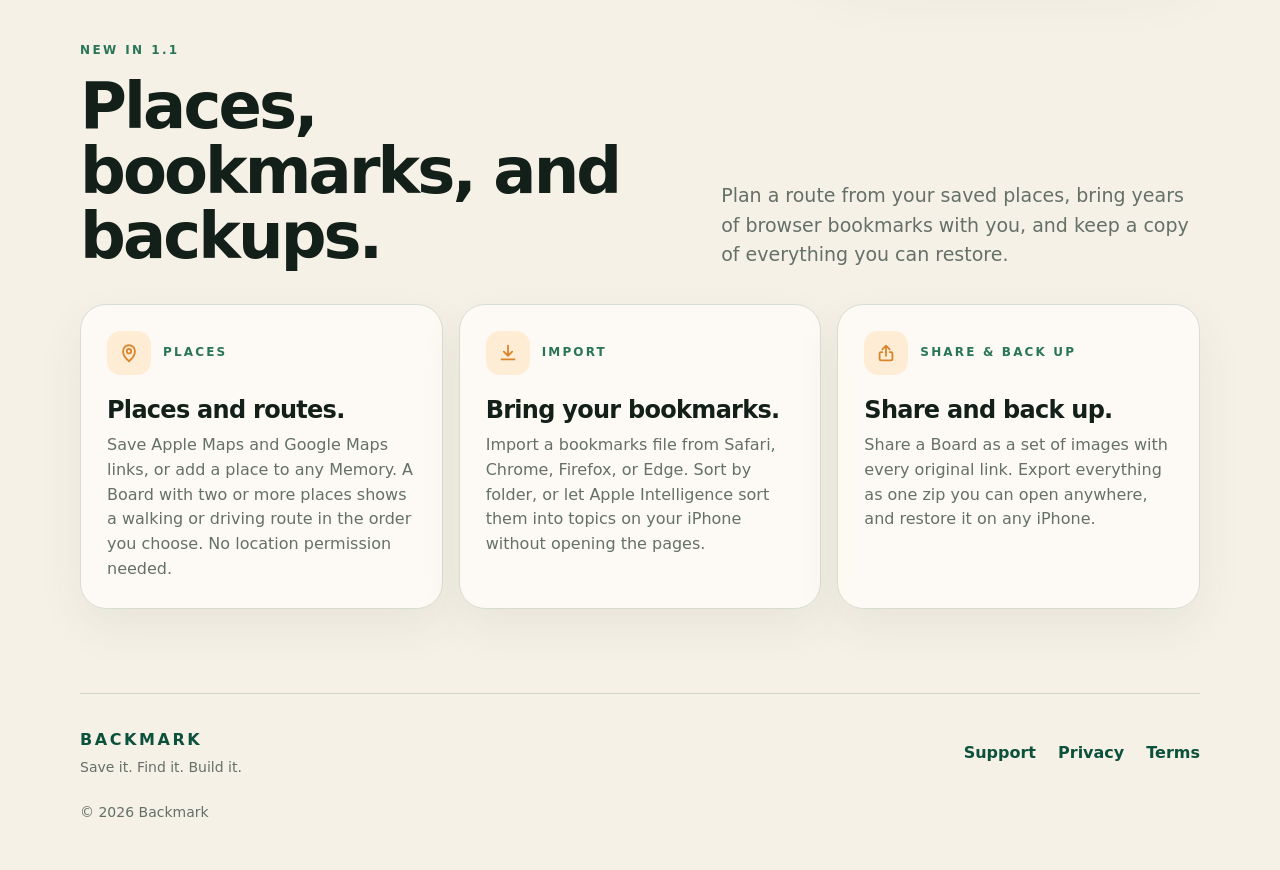
==== commit 32402be3: "Add intro video to the home page and simplify its sections Replace the product illustration with the" ====
--- a/docs/index.html
+++ b/docs/index.html
@@ -30,7 +30,7 @@
       <a href="support.html">Support</a>
       <a href="privacy.html">Privacy</a>
       <a href="terms.html">Terms</a>
-      <a class="nav-cta" href="https://apps.apple.com/us/app/backmark-bookmark-organizer/id6808695961">Get the app</a>
+      <a class="app-store-badge nav-badge" href="https://apps.apple.com/us/app/backmark-bookmark-organizer/id6808695961"><img src="app-store-badge.svg" alt="Download on the App Store" width="120" height="40"></a>
     </nav>
   </header>
 
@@ -41,8 +41,8 @@
         <h1>Save it.<br>Find it.<br><span>Build it.</span></h1>
         <p class="lede">Keep links, screenshots, posts, and files together with their preview, source, and searchable text, then turn your Memories into something useful.</p>
         <div class="hero-actions">
-          <a class="button" href="https://apps.apple.com/us/app/backmark-bookmark-organizer/id6808695961">Download on the App Store <span aria-hidden="true">→</span></a>
-          <a class="text-link" href="#purchase">One purchase, no subscription</a>
+          <a class="app-store-badge" href="https://apps.apple.com/us/app/backmark-bookmark-organizer/id6808695961"><img src="app-store-badge.svg" alt="Download on the App Store" width="168" height="56"></a>
+          <a class="text-link" href="#intro">Watch the intro</a>
           <a class="text-link" href="support.html#how-to-save">See how to save</a>
           <a class="text-link" href="privacy.html">How privacy works</a>
         </div>
@@ -54,71 +54,60 @@
       </div>
     </section>
 
-    <section class="purchase-banner shell" id="purchase" aria-labelledby="purchase-title">
-      <div>
-        <p class="eyebrow">NO SUBSCRIPTION</p>
-        <h2 id="purchase-title">Paid once.<br>Everything included.</h2>
-        <p>Your memories and AI processing stay on your device. New on-device improvements are included as Backmark evolves.</p>
-        <a class="button button-light" href="https://apps.apple.com/us/app/backmark-bookmark-organizer/id6808695961">Get Backmark on the App Store <span aria-hidden="true">→</span></a>
+    <section class="showcase showcase-video shell" id="intro" aria-labelledby="showcase-title">
+      <div class="intro-copy">
+        <p class="eyebrow">WATCH THE INTRO · 0:44</p>
+        <h2 id="showcase-title">Everything you save, finally in one place.</h2>
+        <p class="lede">Share a link, screenshot, post, or place from any app. Find it again in seconds, then turn it into a Board you can plan with and share.</p>
+        <ul class="intro-points">
+          <li><strong>Pay once</strong><span>No subscription or in-app paywall.</span></li>
+          <li><strong>No account</strong><span>Nothing to sign up for.</span></li>
+          <li><strong>On your iPhone</strong><span>No ads or tracking.</span></li>
+        </ul>
+        <a class="app-store-badge" href="https://apps.apple.com/us/app/backmark-bookmark-organizer/id6808695961"><img src="app-store-badge.svg" alt="Download on the App Store" width="168" height="56"></a>
       </div>
-    </section>
-
-    <section class="showcase shell" aria-labelledby="showcase-title">
-      <div class="section-heading">
-        <p class="eyebrow">ONE SIMPLE FLOW</p>
-        <h2 id="showcase-title">From scattered saves to useful results.</h2>
-      </div>
-      <figure class="product-illustration">
-        <img src="save-find-build.jpg" alt="Three iPhones showing how Backmark saves content, finds it in a visual library, and builds a Board.">
+      <figure class="intro-video">
+        <video controls playsinline preload="metadata" poster="backmark-intro-poster.jpg" aria-label="Backmark intro video: save, find, build, share, and private by design.">
+          <source src="backmark-intro.mp4" type="video/mp4">
+          <a href="backmark-intro.mp4">Watch the Backmark intro video</a>
+        </video>
       </figure>
     </section>
 
-    <section class="feature-grid shell" aria-label="Backmark features">
-      <article class="feature-card">
-        <span class="step">01</span><div class="feature-icon">↗</div>
-        <h2>Save anything.</h2>
-        <p>Use the iOS Share button or Back Tap to keep something worth remembering. Choose Library or a Board, and a topic if you like, before you save.</p>
-      </article>
-      <article class="feature-card feature-card-accent">
-        <span class="step">02</span><div class="feature-icon">⌕</div>
-        <h2>Find it again.</h2>
-        <p>Search everything at once, browse by where it’s from or by topic, and make your own tiles. Titles, summaries, tags, and text recognized from your screenshots are all searchable.</p>
-      </article>
-      <article class="feature-card">
-        <span class="step">03</span><div class="feature-icon">✦</div>
-        <h2>Build a Board.</h2>
-        <p>Turn related Memories into a plan, comparison, study pack, or your own result. On compatible iPhones with Apple Intelligence, ask questions answered only from that Board and create an editable cover.</p>
-      </article>
-    </section>
-
-    <section class="shell" aria-labelledby="new-title">
-      <div class="section-heading">
-        <p class="eyebrow">NEW IN 1.1</p>
-        <h2 id="new-title">Places, bookmarks, and backups.</h2>
+    <section class="whats-new shell" aria-labelledby="new-title">
+      <div class="whats-new-heading">
+        <div>
+          <p class="eyebrow">NEW IN 1.1</p>
+          <h2 id="new-title">Places, bookmarks, and backups.</h2>
+        </div>
+        <p>Plan a route from your saved places, bring years of browser bookmarks with you, and keep a copy of everything you can restore.</p>
       </div>
-      <div class="feature-grid">
-        <article class="feature-card">
-          <span class="step">PLACES</span><div class="feature-icon">⌖</div>
-          <h2>Places and routes.</h2>
-          <p>Save Apple Maps and Google Maps links, or add a place to any Memory. A Board with two or more places shows a planned walking or driving route, in the order you choose. No location permission needed.</p>
+      <div class="new-grid">
+        <article class="new-card">
+          <div class="new-card-top">
+            <span class="new-icon" aria-hidden="true"><svg viewBox="0 0 24 24"><path d="M12 21s-6.5-5.6-6.5-11a6.5 6.5 0 0 1 13 0c0 5.4-6.5 11-6.5 11Z"/><circle cx="12" cy="10" r="2.4"/></svg></span>
+            <span class="step">PLACES</span>
+          </div>
+          <h3>Places and routes.</h3>
+          <p>Save Apple Maps and Google Maps links, or add a place to any Memory. A Board with two or more places shows a walking or driving route in the order you choose. No location permission needed.</p>
         </article>
-        <article class="feature-card">
-          <span class="step">IMPORT</span><div class="feature-icon">⇣</div>
-          <h2>Bring your bookmarks.</h2>
+        <article class="new-card">
+          <div class="new-card-top">
+            <span class="new-icon" aria-hidden="true"><svg viewBox="0 0 24 24"><path d="M12 4v11m0 0-4.5-4.5M12 15l4.5-4.5"/><path d="M5 19h14"/></svg></span>
+            <span class="step">IMPORT</span>
+          </div>
+          <h3>Bring your bookmarks.</h3>
           <p>Import a bookmarks file from Safari, Chrome, Firefox, or Edge. Sort by folder, or let Apple Intelligence sort them into topics on your iPhone without opening the pages.</p>
         </article>
-        <article class="feature-card">
-          <span class="step">SHARE</span><div class="feature-icon">▦</div>
-          <h2>Share and back up.</h2>
+        <article class="new-card">
+          <div class="new-card-top">
+            <span class="new-icon" aria-hidden="true"><svg viewBox="0 0 24 24"><path d="M12 15V4m0 0L8 8m4-4 4 4"/><path d="M8 11H6.5A1.5 1.5 0 0 0 5 12.5v6A1.5 1.5 0 0 0 6.5 20h11a1.5 1.5 0 0 0 1.5-1.5v-6a1.5 1.5 0 0 0-1.5-1.5H16"/></svg></span>
+            <span class="step">SHARE &amp; BACK UP</span>
+          </div>
+          <h3>Share and back up.</h3>
           <p>Share a Board as a set of images with every original link. Export everything as one zip you can open anywhere, and restore it on any iPhone.</p>
         </article>
       </div>
-    </section>
-
-    <section class="privacy-banner shell">
-      <div><p class="eyebrow">LOCAL-FIRST</p><h2>Your saves stay yours.</h2></div>
-      <p>Backmark needs no account, includes no ads or tracking, and stores your Library and Boards on your iPhone.</p>
-      <a class="text-link" href="privacy.html">Read the privacy policy →</a>
     </section>
   </main>
 
--- a/docs/backmark-2026.css
+++ b/docs/backmark-2026.css
@@ -39,7 +39,7 @@
 .links a { color: #33463b; padding: 8px 0; }
 .links a:hover, .links a.active { color: var(--green); }
 
-.hero { min-height: 690px; display: grid; grid-template-columns: 1.08fr .92fr; align-items: center; gap: clamp(40px, 7vw, 92px); padding-block: 62px 92px; }
+.hero { min-height: 690px; display: grid; grid-template-columns: 1.08fr .92fr; align-items: center; gap: clamp(40px, 7vw, 92px); padding-block: 62px 32px; }
 .eyebrow { margin: 0 0 14px; color: var(--green-bright); font-size: 12px; font-weight: 900; letter-spacing: .2em; }
 h1, h2, p { margin-top: 0; }
 .hero h1 { margin: 0 0 28px; font-size: clamp(64px, 8.6vw, 106px); line-height: .88; letter-spacing: -.065em; }
@@ -48,6 +48,12 @@
 .hero-actions { display: flex; align-items: center; flex-wrap: wrap; gap: 22px; margin-top: 34px; }
 .button { display: inline-flex; align-items: center; justify-content: center; gap: 10px; padding: 15px 21px; border-radius: 16px; background: var(--green); color: white; font-weight: 850; text-decoration: none; box-shadow: 0 12px 30px rgba(12, 81, 60, .18); }
 .button:hover { background: #063f2e; transform: translateY(-1px); }
+.app-store-badge { display: inline-block; line-height: 0; border-radius: 10px; transition: transform .15s ease; }
+.app-store-badge:hover { transform: translateY(-1px); }
+.app-store-badge img { display: block; width: auto; height: 56px; }
+.links { align-items: center; }
+.links .nav-badge { padding: 0; }
+.links .nav-badge img { height: 40px; }
 .text-link { color: var(--green); font-weight: 800; text-decoration-thickness: 1px; text-underline-offset: 5px; }
 .icon-stage { position: relative; min-height: 520px; display: grid; place-items: center; border: 1px solid rgba(12, 81, 60, .13); border-radius: 46% 54% 45% 55% / 43% 45% 55% 57%; background: linear-gradient(145deg, var(--green-soft), var(--amber-soft)); box-shadow: var(--shadow); }
 .icon-stage > img { width: min(66%, 330px); aspect-ratio: 1; border-radius: 24%; box-shadow: 0 32px 70px rgba(14, 58, 42, .25); transform: rotate(-3deg); }
@@ -55,29 +61,36 @@
 .note-save { top: 18%; left: -3%; background: var(--paper); color: var(--green); transform: rotate(-8deg); }
 .note-build { right: -3%; bottom: 16%; background: var(--green); color: white; transform: rotate(7deg); }
 
-.showcase { padding-block: 84px 34px; }
-.section-heading { max-width: 720px; margin-bottom: 34px; }
+.showcase { padding-block: 48px 84px; }
+.section-heading + .section-heading { max-width: 720px; margin-bottom: 34px; }
 .section-heading h2 { margin-bottom: 0; font-size: clamp(38px, 5.3vw, 64px); line-height: 1.02; letter-spacing: -.045em; }
 .product-illustration { margin: 0; overflow: hidden; border: 1px solid rgba(12, 81, 60, .16); border-radius: 36px; background: var(--paper); box-shadow: var(--shadow); }
 .product-illustration img { display: block; width: 100%; height: auto; }
+.showcase-video { display: grid; grid-template-columns: 1fr minmax(260px, 380px); align-items: center; gap: 56px; }
+.intro-copy h2 { margin-bottom: 0; font-size: clamp(38px, 5.3vw, 64px); line-height: 1.02; letter-spacing: -.045em; }
+.intro-copy .lede { margin: 22px 0 30px; font-size: 19px; }
+.intro-points { display: grid; grid-template-columns: repeat(3, 1fr); gap: 12px; margin: 0 0 30px; padding: 0; list-style: none; }
+.intro-points li { padding: 16px; border: 1px solid var(--line); border-radius: 18px; background: rgba(255, 253, 248, .82); }
+.intro-points strong { display: block; margin-bottom: 4px; color: var(--green); font-size: 16px; }
+.intro-points strong::before { content: "✓ "; color: var(--amber); }
+.intro-points span { display: block; color: var(--muted); font-size: 14px; line-height: 1.4; }
+.intro-video { margin: 0; overflow: hidden; aspect-ratio: 9 / 16; border: 1px solid rgba(12, 81, 60, .16); border-radius: 36px; background: var(--green); box-shadow: var(--shadow); }
+.intro-video video { display: block; width: 100%; height: 100%; object-fit: cover; }
 
-.purchase-banner { margin-block: 50px 34px; padding: 42px; border-radius: 34px; background: var(--green); color: white; box-shadow: var(--shadow); }
-.purchase-banner h2 { margin-bottom: 16px; font-size: clamp(40px, 5vw, 62px); line-height: 1; letter-spacing: -.045em; }
-.purchase-banner > div > p:last-child { max-width: 650px; margin-bottom: 0; color: #dcebe1; font-size: 18px; }
-.purchase-banner .eyebrow { color: var(--mint); }
 
-.feature-grid { display: grid; grid-template-columns: repeat(3, 1fr); gap: 20px; padding-block: 84px; }
-.feature-card { min-height: 350px; padding: 30px; border: 1px solid var(--line); border-radius: 30px; background: rgba(255, 253, 248, .82); box-shadow: 0 18px 46px rgba(36, 67, 49, .07); }
-.feature-card-accent { background: var(--green); color: white; border-color: var(--green); transform: translateY(-18px); }
-.feature-card-accent p, .feature-card-accent .step { color: #cfe3d6; }
+.whats-new { padding-block: 24px 84px; }
+.whats-new-heading { display: grid; grid-template-columns: 1.1fr .9fr; align-items: end; gap: 20px 56px; margin-bottom: 34px; }
+.whats-new-heading h2 { margin-bottom: 0; font-size: clamp(38px, 5.3vw, 64px); line-height: 1.02; letter-spacing: -.045em; }
+.whats-new-heading > p { margin: 0; color: var(--muted); font-size: 19px; }
+.new-grid { display: grid; grid-template-columns: repeat(3, 1fr); gap: 16px; }
+.new-card { padding: 26px; border: 1px solid var(--line); border-radius: 26px; background: rgba(255, 253, 248, .82); box-shadow: 0 18px 46px rgba(36, 67, 49, .07); }
+.new-card-top { display: flex; align-items: center; gap: 12px; margin-bottom: 22px; }
+.new-icon { display: grid; place-items: center; width: 44px; height: 44px; border-radius: 14px; background: var(--amber-soft); }
+.new-icon svg { width: 22px; height: 22px; fill: none; stroke: var(--amber); stroke-width: 2; stroke-linecap: round; stroke-linejoin: round; }
+.new-card h3 { margin: 0 0 10px; font-size: 24px; line-height: 1.1; letter-spacing: -.03em; }
+.new-card p { margin: 0; color: var(--muted); font-size: 16px; }
 .step { color: var(--green-bright); font-size: 12px; font-weight: 900; letter-spacing: .18em; }
-.feature-icon { margin: 44px 0 24px; color: var(--amber); font-size: 42px; line-height: 1; }
-.feature-card h2 { margin-bottom: 12px; font-size: 29px; line-height: 1.08; letter-spacing: -.035em; }
-.feature-card p { color: var(--muted); font-size: 17px; }
 
-.privacy-banner { display: grid; grid-template-columns: 1fr 1.35fr auto; align-items: center; gap: 34px; margin-bottom: 84px; padding: 40px; border-radius: 30px; background: var(--green-soft); }
-.privacy-banner h2 { margin: 0; font-size: clamp(30px, 4vw, 44px); line-height: 1; letter-spacing: -.04em; }
-.privacy-banner p { margin-bottom: 0; color: #42554a; }
 
 .legal { display: grid; grid-template-columns: minmax(0, 1fr) 320px; gap: 70px; padding-block: 88px; }
 .legal-hero { grid-column: 1 / -1; max-width: 780px; }
@@ -125,10 +138,9 @@
 @media (max-width: 820px) {
   .hero { grid-template-columns: 1fr; min-height: auto; padding-top: 48px; }
   .icon-stage { min-height: 430px; }
-  .feature-grid { grid-template-columns: 1fr; }
-  .feature-card { min-height: auto; }
-  .feature-card-accent { transform: none; }
-  .privacy-banner { grid-template-columns: 1fr; }
+  .showcase-video { grid-template-columns: 1fr; gap: 30px; }
+  .new-grid, .whats-new-heading { grid-template-columns: 1fr; }
+  .intro-video { width: min(100%, 380px); justify-self: center; }
   .legal { grid-template-columns: 1fr; gap: 28px; padding-top: 56px; }
   .legal-hero, .summary-card, .legal-content, .support-card, .support-content { grid-column: 1; }
   .summary-card { grid-row: auto; position: static; }
@@ -137,18 +149,19 @@
 
 @media (max-width: 560px) {
   .shell { width: min(100% - 28px, 1120px); }
-  .site-header { min-height: 82px; align-items: flex-start; padding-top: 18px; }
-  .brand { font-size: 14px; }
+  .site-header { min-height: 82px; align-items: flex-start; gap: 16px; padding-top: 18px; }
+  .brand { gap: 10px; font-size: 14px; letter-spacing: .14em; }
   .brand-mark { width: 36px; height: 36px; border-radius: 11px; }
   .links { gap: 13px; font-size: 14px; }
-  .hero { padding-block: 42px 68px; }
+  .links .nav-badge { display: none; }
+  .hero { padding-block: 42px 24px; }
   .hero h1 { font-size: clamp(58px, 20vw, 82px); }
   .icon-stage { min-height: 340px; border-radius: 36px; }
-  .showcase { padding-top: 54px; }
+  .showcase { padding-top: 32px; }
   .product-illustration { border-radius: 22px; }
-  .feature-grid { padding-block: 56px; }
-  .purchase-banner, .privacy-banner, .legal-content section, .summary-card, .support-card { padding: 24px; border-radius: 22px; }
-  .support-card { align-items: stretch; flex-direction: column; }
+  .intro-video { border-radius: 26px; }
+  .intro-points { grid-template-columns: 1fr; }
+      .support-card { align-items: stretch; flex-direction: column; }
   .support-card .button { width: 100%; }
   .support-content { grid-template-columns: 1fr; }
   .support-example { grid-template-columns: 1fr; padding: 14px; }
@@ -163,7 +176,3 @@
   html { scroll-behavior: auto; }
   *, *::before, *::after { transition-duration: .01ms !important; }
 }
-
-.links .nav-cta, .links .nav-cta:hover { padding: 9px 14px; border-radius: 12px; background: var(--green); color: white; }
-.purchase-banner .button-light { margin-top: 26px; background: var(--mint); color: #123b2c; box-shadow: none; }
-.purchase-banner .button-light:hover { background: #d8f0e2; }
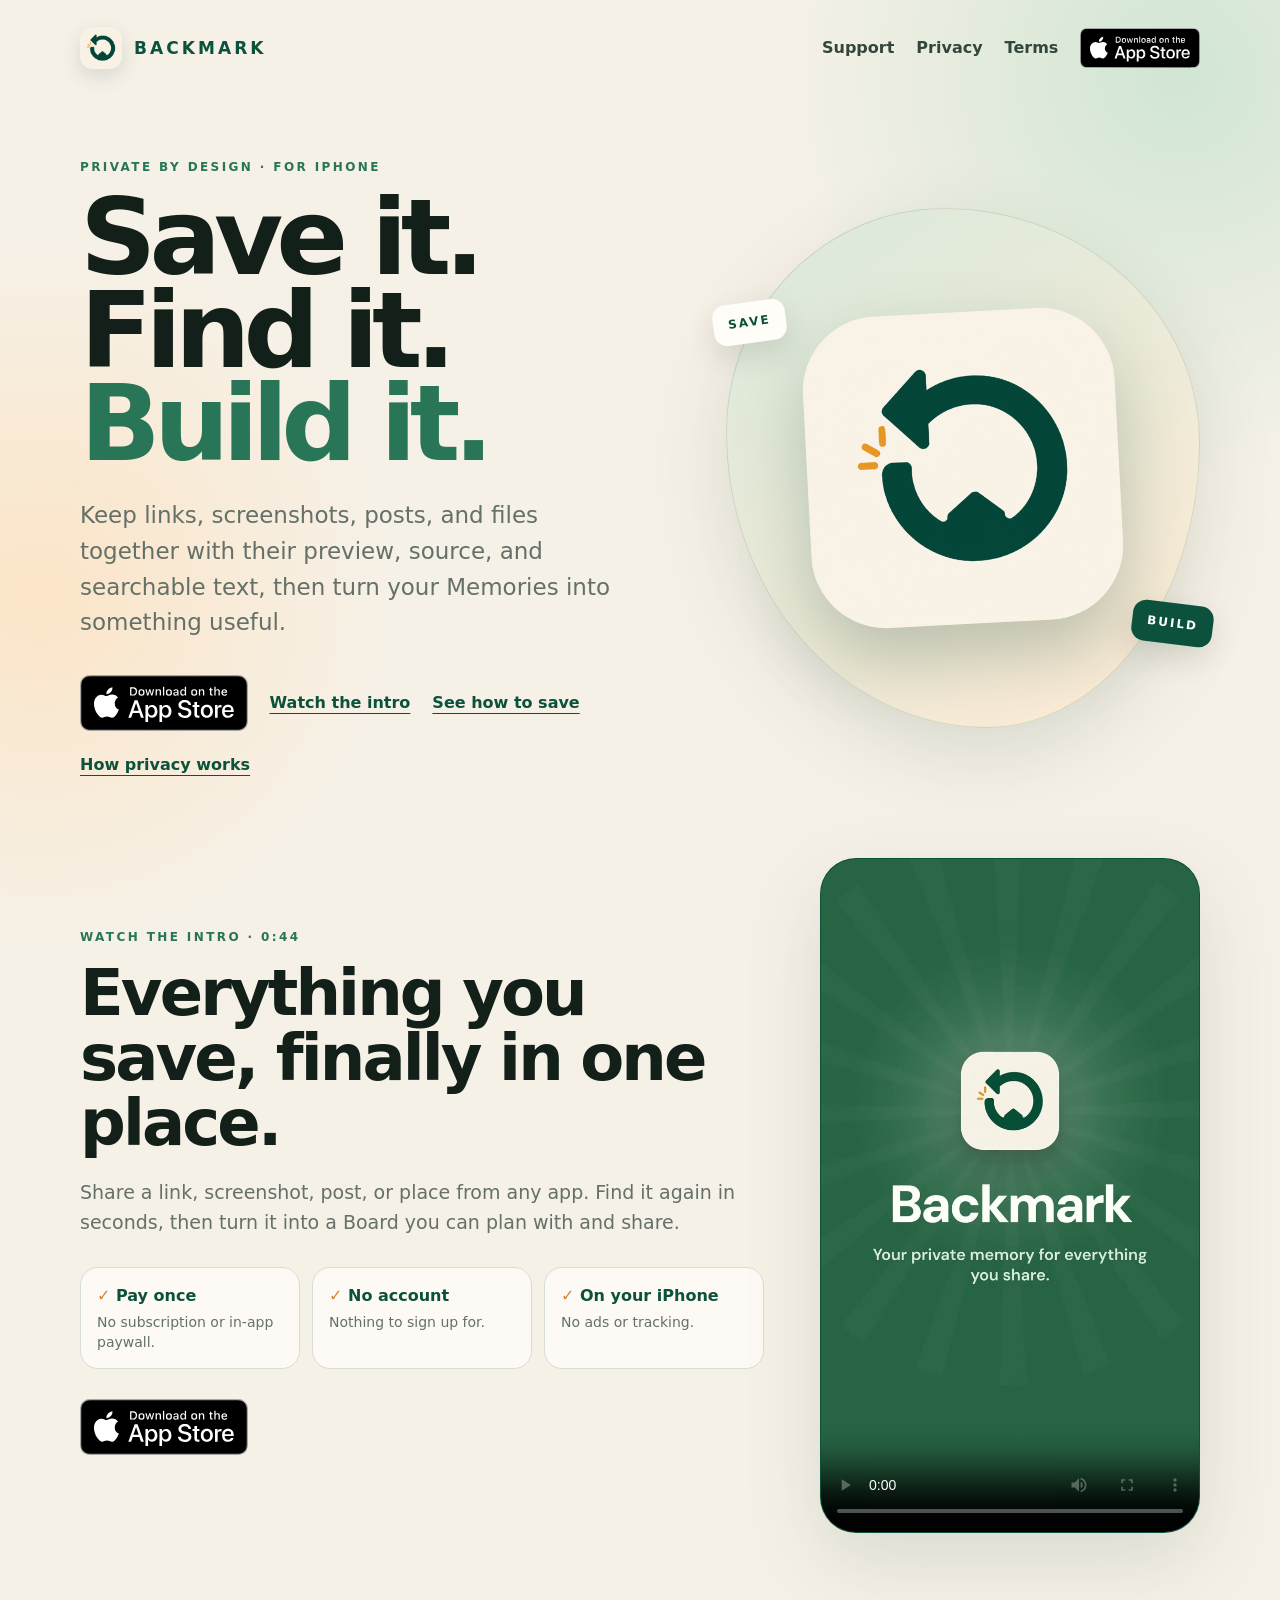
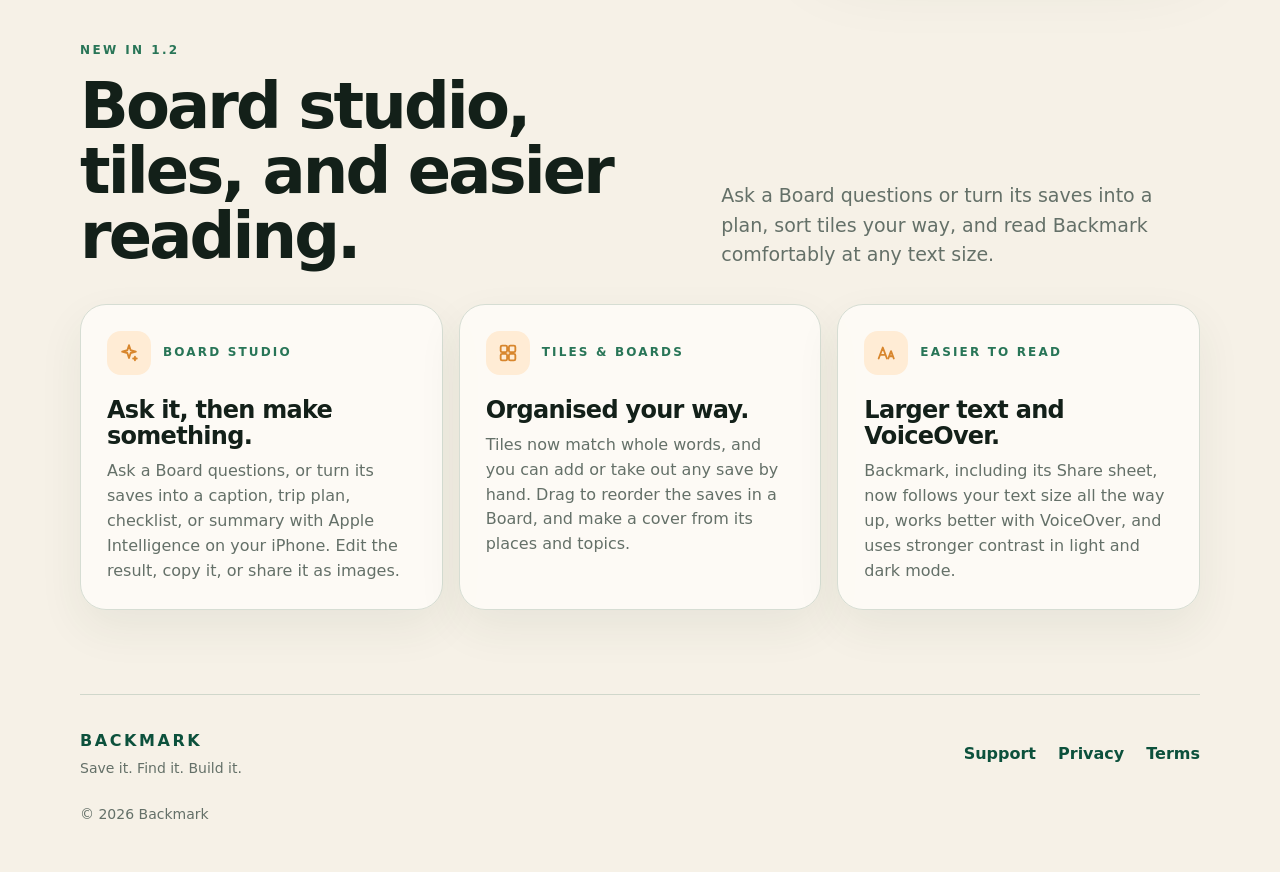
==== commit d6d46003: "Describe Backmark 1.2 on the website: Board studio, tiles, Board order and easier reading" ====
--- a/docs/index.html
+++ b/docs/index.html
@@ -77,35 +77,35 @@
     <section class="whats-new shell" aria-labelledby="new-title">
       <div class="whats-new-heading">
         <div>
-          <p class="eyebrow">NEW IN 1.1</p>
-          <h2 id="new-title">Places, bookmarks, and backups.</h2>
+          <p class="eyebrow">NEW IN 1.2</p>
+          <h2 id="new-title">Board studio, tiles, and easier reading.</h2>
         </div>
-        <p>Plan a route from your saved places, bring years of browser bookmarks with you, and keep a copy of everything you can restore.</p>
+        <p>Ask a Board questions or turn its saves into a plan, sort tiles your way, and read Backmark comfortably at any text size.</p>
       </div>
       <div class="new-grid">
         <article class="new-card">
           <div class="new-card-top">
-            <span class="new-icon" aria-hidden="true"><svg viewBox="0 0 24 24"><path d="M12 21s-6.5-5.6-6.5-11a6.5 6.5 0 0 1 13 0c0 5.4-6.5 11-6.5 11Z"/><circle cx="12" cy="10" r="2.4"/></svg></span>
-            <span class="step">PLACES</span>
+            <span class="new-icon" aria-hidden="true"><svg viewBox="0 0 24 24"><path d="M12 3.5 13.8 9l5.7 1.5-5.7 1.5L12 17.5 10.2 12l-5.7-1.5L10.2 9Z"/><path d="M18.5 16v4m-2-2h4"/></svg></span>
+            <span class="step">BOARD STUDIO</span>
           </div>
-          <h3>Places and routes.</h3>
-          <p>Save Apple Maps and Google Maps links, or add a place to any Memory. A Board with two or more places shows a walking or driving route in the order you choose. No location permission needed.</p>
+          <h3>Ask it, then make something.</h3>
+          <p>Ask a Board questions, or turn its saves into a caption, trip plan, checklist, or summary with Apple Intelligence on your iPhone. Edit the result, copy it, or share it as images.</p>
         </article>
         <article class="new-card">
           <div class="new-card-top">
-            <span class="new-icon" aria-hidden="true"><svg viewBox="0 0 24 24"><path d="M12 4v11m0 0-4.5-4.5M12 15l4.5-4.5"/><path d="M5 19h14"/></svg></span>
-            <span class="step">IMPORT</span>
+            <span class="new-icon" aria-hidden="true"><svg viewBox="0 0 24 24"><rect x="4" y="4" width="7" height="7" rx="1.5"/><rect x="13" y="4" width="7" height="7" rx="1.5"/><rect x="4" y="13" width="7" height="7" rx="1.5"/><rect x="13" y="13" width="7" height="7" rx="1.5"/></svg></span>
+            <span class="step">TILES &amp; BOARDS</span>
           </div>
-          <h3>Bring your bookmarks.</h3>
-          <p>Import a bookmarks file from Safari, Chrome, Firefox, or Edge. Sort by folder, or let Apple Intelligence sort them into topics on your iPhone without opening the pages.</p>
+          <h3>Organised your way.</h3>
+          <p>Tiles now match whole words, and you can add or take out any save by hand. Drag to reorder the saves in a Board, and make a cover from its places and topics.</p>
         </article>
         <article class="new-card">
           <div class="new-card-top">
-            <span class="new-icon" aria-hidden="true"><svg viewBox="0 0 24 24"><path d="M12 15V4m0 0L8 8m4-4 4 4"/><path d="M8 11H6.5A1.5 1.5 0 0 0 5 12.5v6A1.5 1.5 0 0 0 6.5 20h11a1.5 1.5 0 0 0 1.5-1.5v-6a1.5 1.5 0 0 0-1.5-1.5H16"/></svg></span>
-            <span class="step">SHARE &amp; BACK UP</span>
+            <span class="new-icon" aria-hidden="true"><svg viewBox="0 0 24 24"><path d="M4 18 8.5 6 13 18M5.6 14h5.8"/><path d="M14.5 18l3-8 3 8m-5-2.5h4"/></svg></span>
+            <span class="step">EASIER TO READ</span>
           </div>
-          <h3>Share and back up.</h3>
-          <p>Share a Board as a set of images with every original link. Export everything as one zip you can open anywhere, and restore it on any iPhone.</p>
+          <h3>Larger text and VoiceOver.</h3>
+          <p>Backmark, including its Share sheet, now follows your text size all the way up, works better with VoiceOver, and uses stronger contrast in light and dark mode.</p>
         </article>
       </div>
     </section>
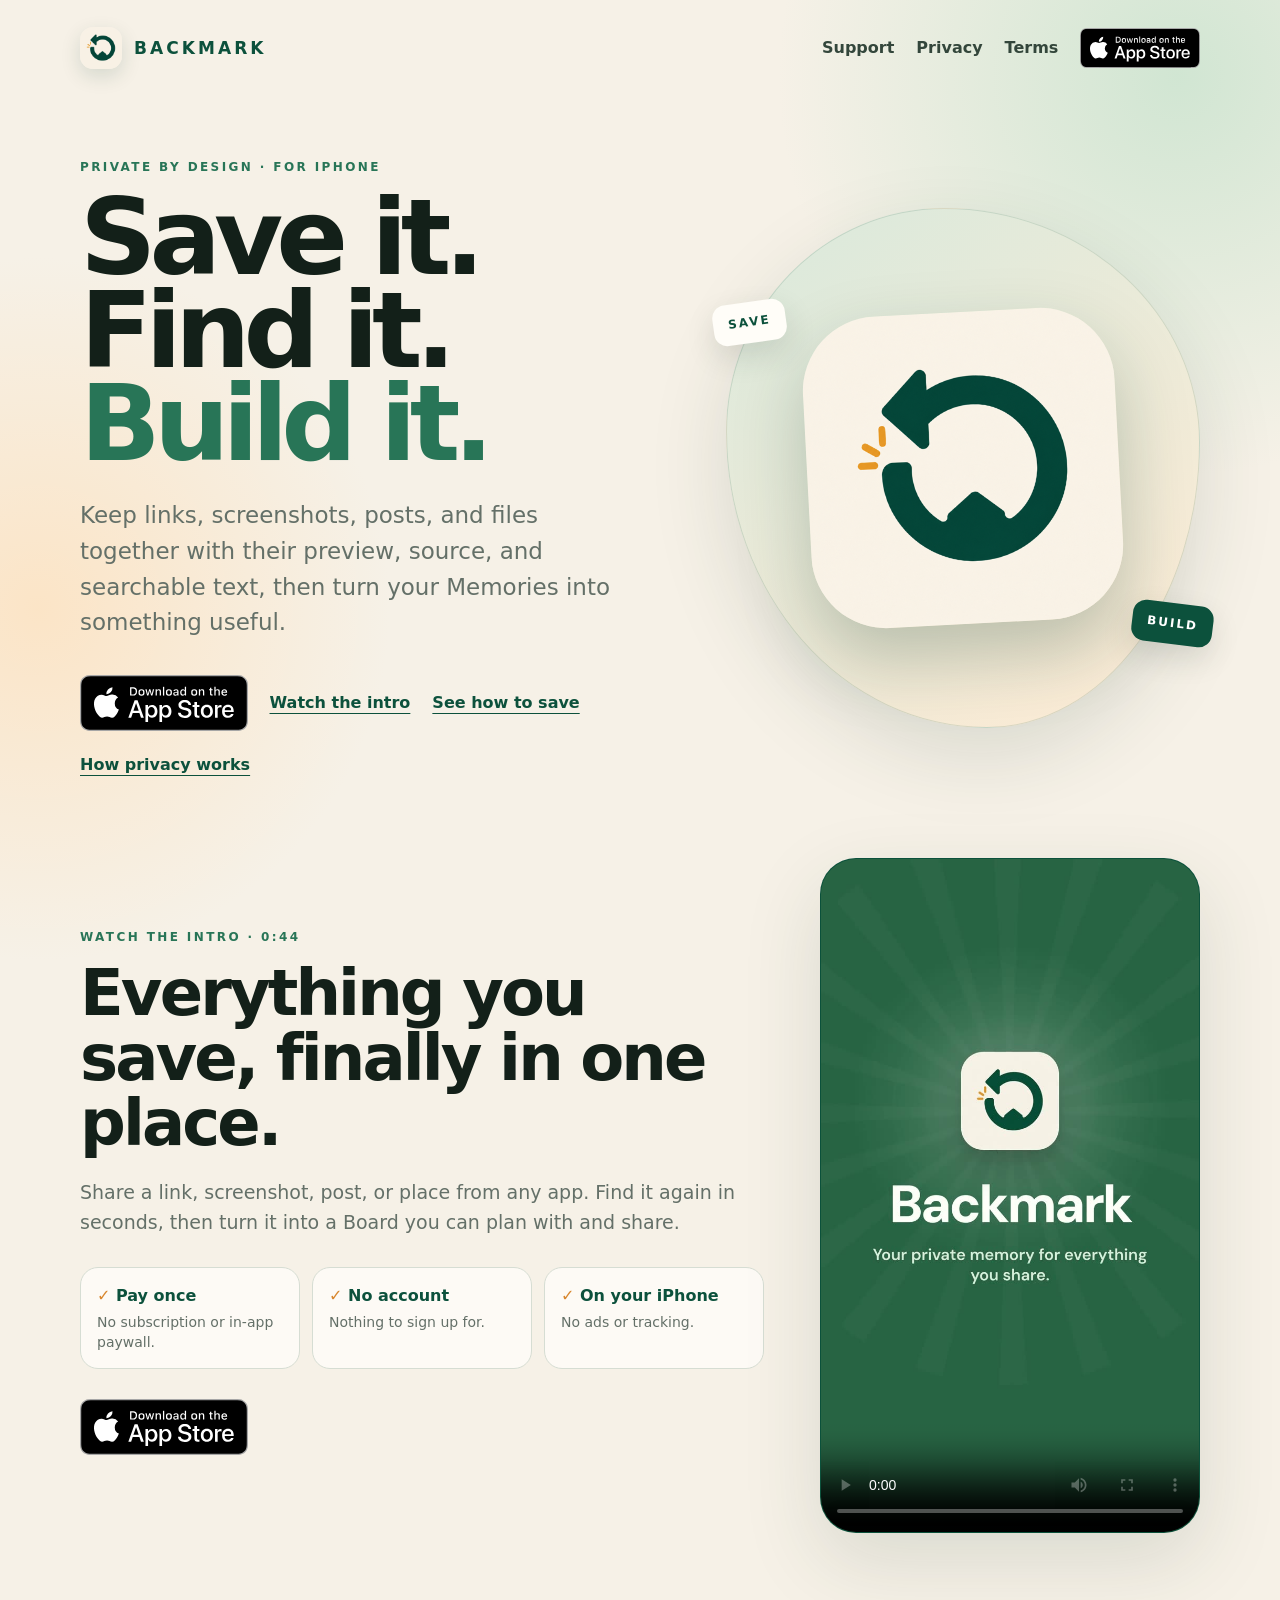
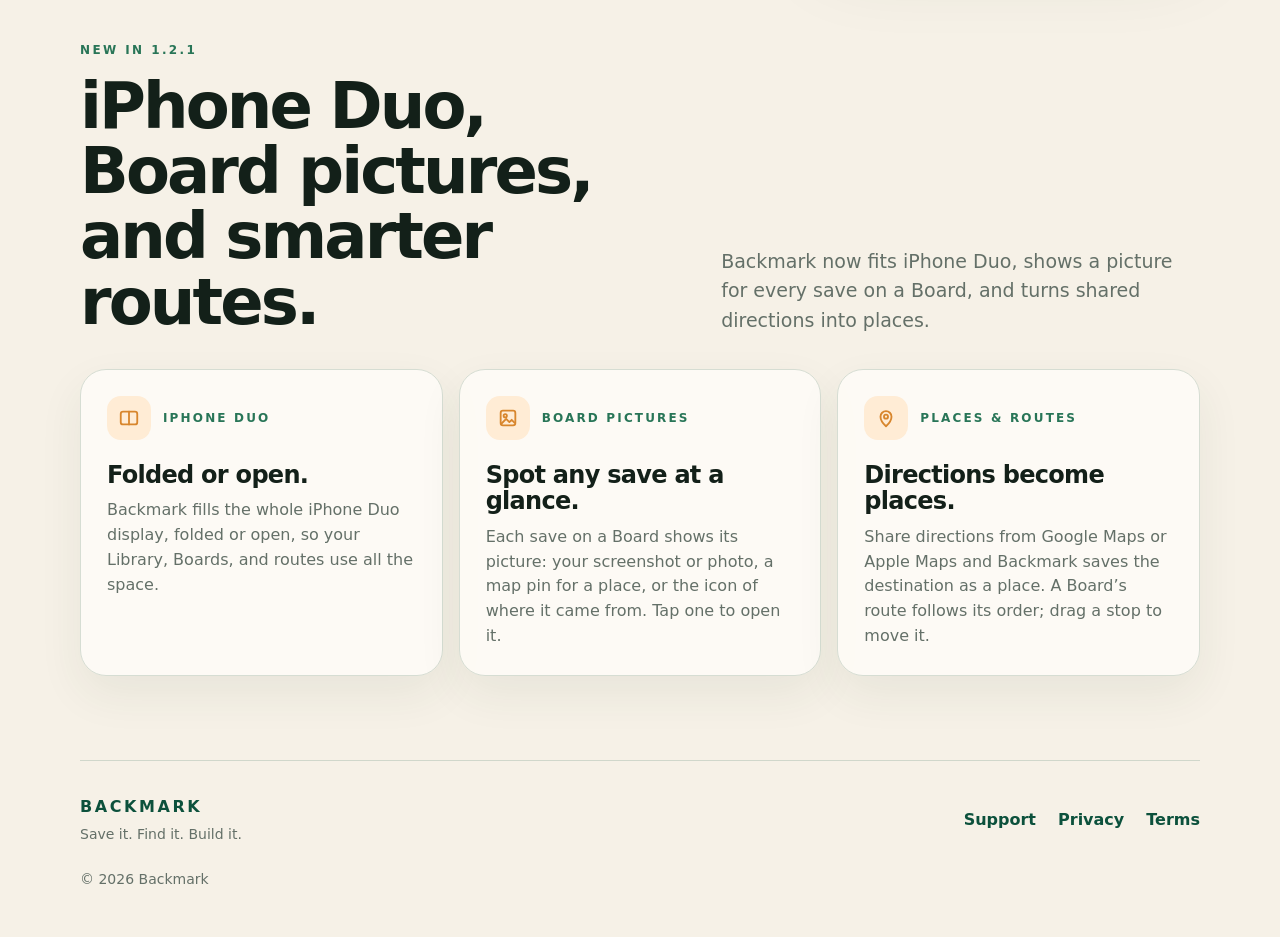
==== commit e5e282bc: "Show what's new in Backmark 1.2.1 on the home page: iPhone Duo, Board pictures, directions" ====
--- a/docs/index.html
+++ b/docs/index.html
@@ -77,35 +77,35 @@
     <section class="whats-new shell" aria-labelledby="new-title">
       <div class="whats-new-heading">
         <div>
-          <p class="eyebrow">NEW IN 1.2</p>
-          <h2 id="new-title">Board studio, tiles, and easier reading.</h2>
+          <p class="eyebrow">NEW IN 1.2.1</p>
+          <h2 id="new-title">iPhone Duo, Board pictures, and smarter routes.</h2>
         </div>
-        <p>Ask a Board questions or turn its saves into a plan, sort tiles your way, and read Backmark comfortably at any text size.</p>
+        <p>Backmark now fits iPhone Duo, shows a picture for every save on a Board, and turns shared directions into places.</p>
       </div>
       <div class="new-grid">
         <article class="new-card">
           <div class="new-card-top">
-            <span class="new-icon" aria-hidden="true"><svg viewBox="0 0 24 24"><path d="M12 3.5 13.8 9l5.7 1.5-5.7 1.5L12 17.5 10.2 12l-5.7-1.5L10.2 9Z"/><path d="M18.5 16v4m-2-2h4"/></svg></span>
-            <span class="step">BOARD STUDIO</span>
+            <span class="new-icon" aria-hidden="true"><svg viewBox="0 0 24 24"><rect x="3" y="5" width="18" height="14" rx="2.5"/><path d="M12 5v14"/></svg></span>
+            <span class="step">IPHONE DUO</span>
           </div>
-          <h3>Ask it, then make something.</h3>
-          <p>Ask a Board questions, or turn its saves into a caption, trip plan, checklist, or summary with Apple Intelligence on your iPhone. Edit the result, copy it, or share it as images.</p>
+          <h3>Folded or open.</h3>
+          <p>Backmark fills the whole iPhone Duo display, folded or open, so your Library, Boards, and routes use all the space.</p>
         </article>
         <article class="new-card">
           <div class="new-card-top">
-            <span class="new-icon" aria-hidden="true"><svg viewBox="0 0 24 24"><rect x="4" y="4" width="7" height="7" rx="1.5"/><rect x="13" y="4" width="7" height="7" rx="1.5"/><rect x="4" y="13" width="7" height="7" rx="1.5"/><rect x="13" y="13" width="7" height="7" rx="1.5"/></svg></span>
-            <span class="step">TILES &amp; BOARDS</span>
+            <span class="new-icon" aria-hidden="true"><svg viewBox="0 0 24 24"><rect x="4" y="4" width="16" height="16" rx="2.5"/><circle cx="9" cy="9.5" r="1.8"/><path d="m5 18 5-5 3.5 3.5L16 14l3 3"/></svg></span>
+            <span class="step">BOARD PICTURES</span>
           </div>
-          <h3>Organised your way.</h3>
-          <p>Tiles now match whole words, and you can add or take out any save by hand. Drag to reorder the saves in a Board, and make a cover from its places and topics.</p>
+          <h3>Spot any save at a glance.</h3>
+          <p>Each save on a Board shows its picture: your screenshot or photo, a map pin for a place, or the icon of where it came from. Tap one to open it.</p>
         </article>
         <article class="new-card">
           <div class="new-card-top">
-            <span class="new-icon" aria-hidden="true"><svg viewBox="0 0 24 24"><path d="M4 18 8.5 6 13 18M5.6 14h5.8"/><path d="M14.5 18l3-8 3 8m-5-2.5h4"/></svg></span>
-            <span class="step">EASIER TO READ</span>
+            <span class="new-icon" aria-hidden="true"><svg viewBox="0 0 24 24"><path d="M12 21s-6-5.5-6-10.5a6 6 0 0 1 12 0C18 15.5 12 21 12 21Z"/><circle cx="12" cy="10.5" r="2.2"/></svg></span>
+            <span class="step">PLACES &amp; ROUTES</span>
           </div>
-          <h3>Larger text and VoiceOver.</h3>
-          <p>Backmark, including its Share sheet, now follows your text size all the way up, works better with VoiceOver, and uses stronger contrast in light and dark mode.</p>
+          <h3>Directions become places.</h3>
+          <p>Share directions from Google Maps or Apple Maps and Backmark saves the destination as a place. A Board’s route follows its order; drag a stop to move it.</p>
         </article>
       </div>
     </section>
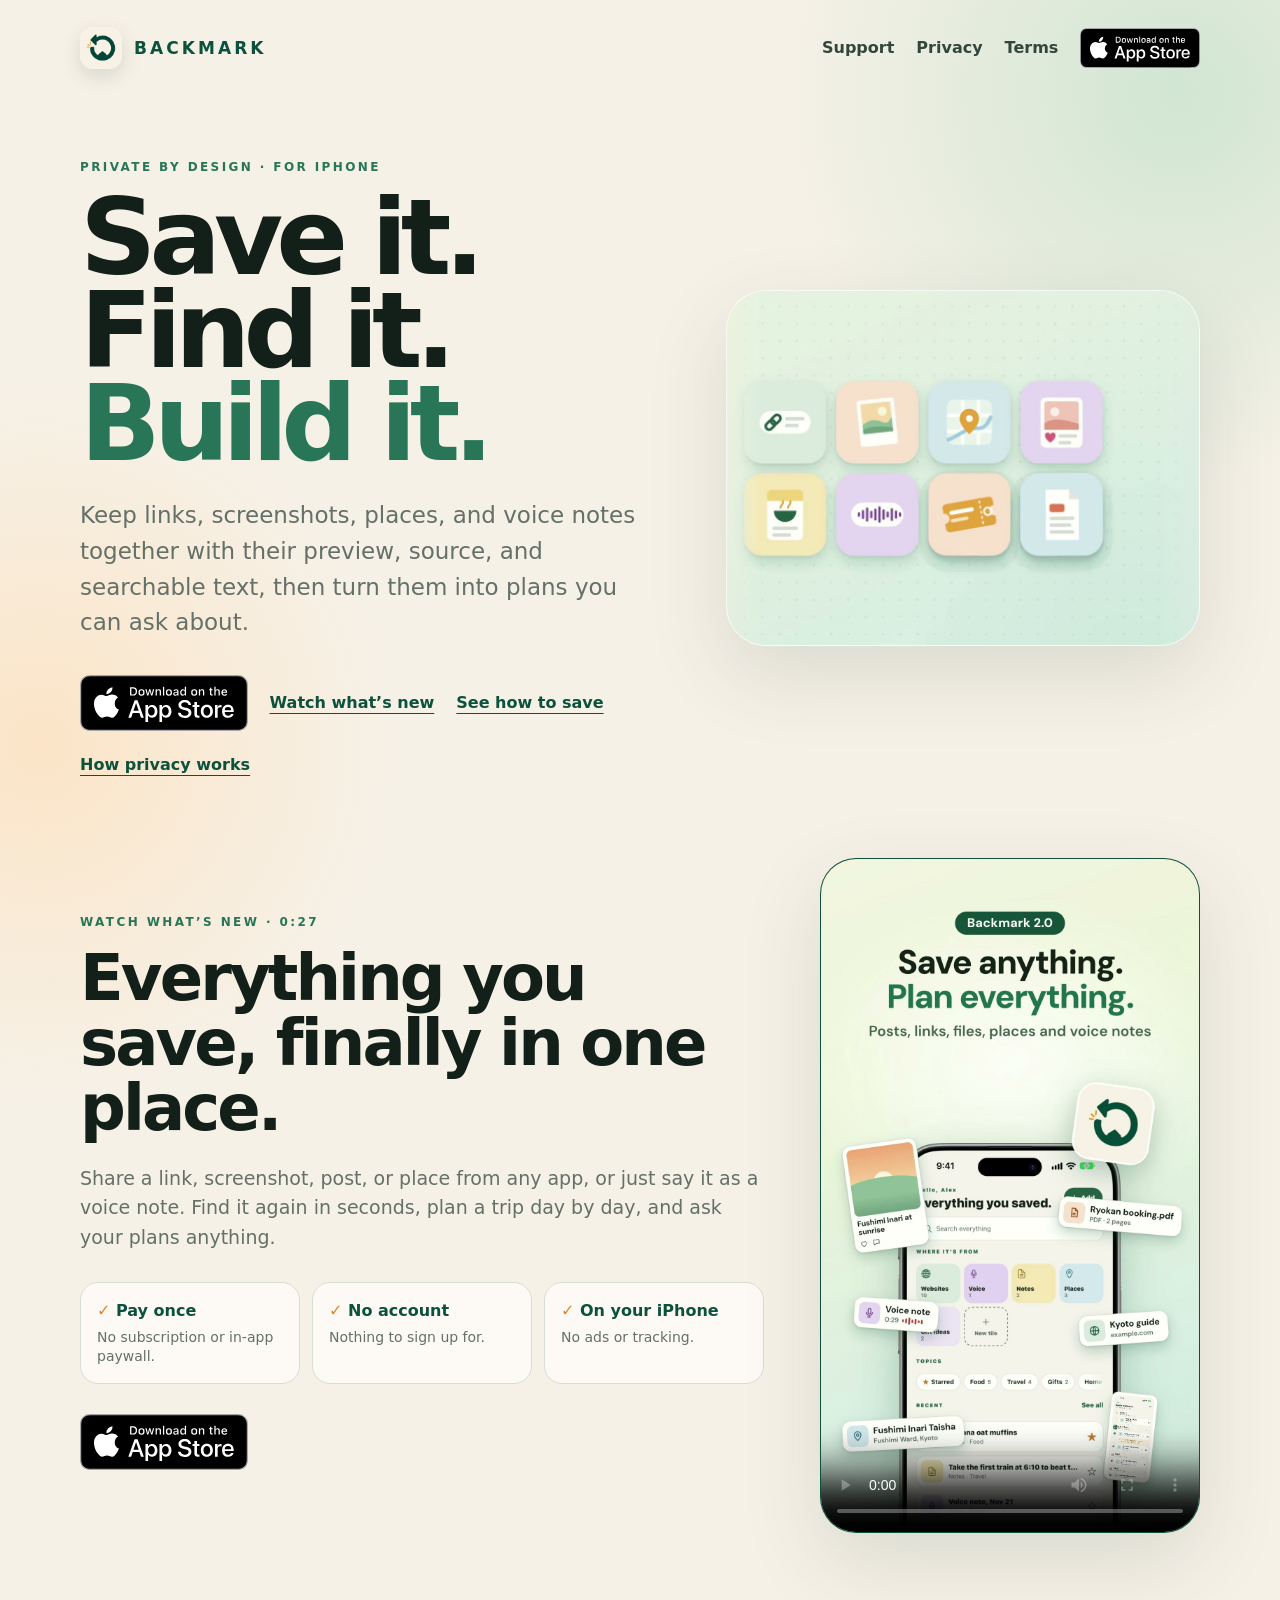
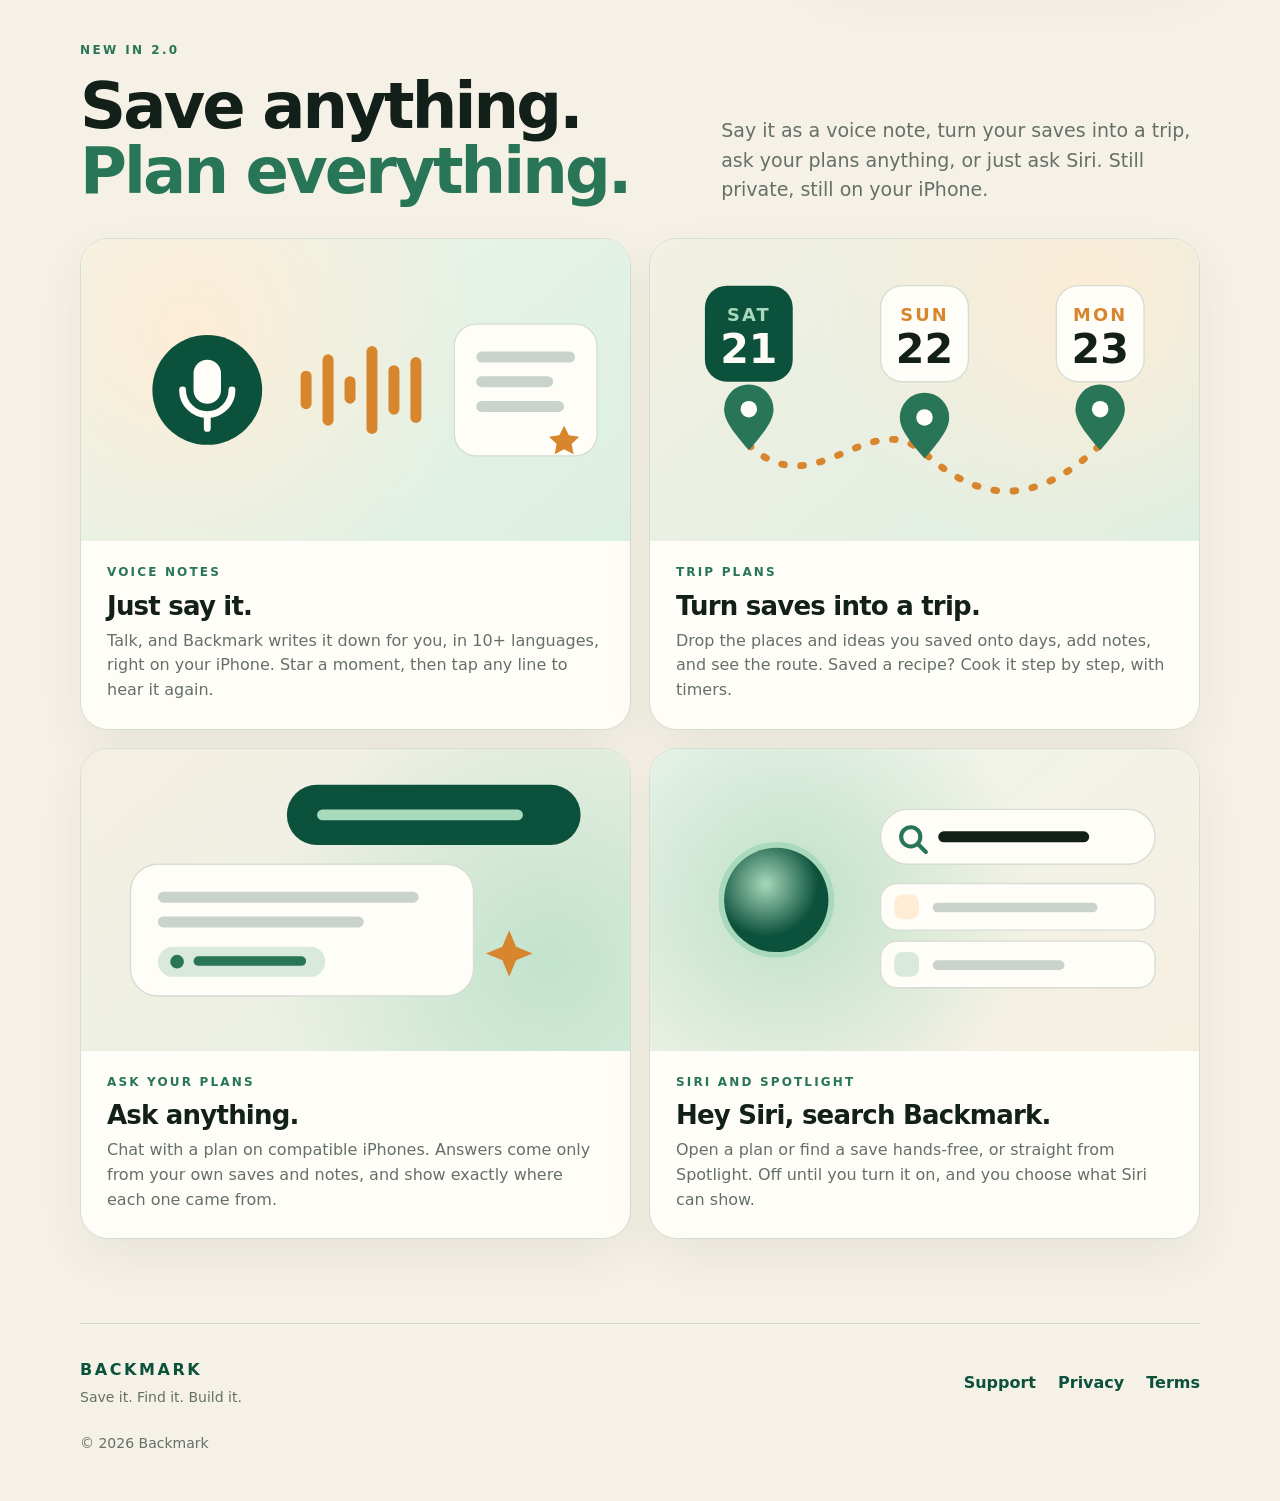
==== commit 83beb94f: "Show Backmark 2.0 on the home page: animated hero, launch video, and illustrated New in 2.0 cards" ====
--- a/docs/index.html
+++ b/docs/index.html
@@ -4,7 +4,7 @@
   <meta charset="utf-8">
   <meta name="apple-itunes-app" content="app-id=6808695961">
   <meta name="viewport" content="width=device-width, initial-scale=1">
-  <meta name="description" content="Backmark saves links, screenshots, posts, and files in one private, searchable library on your iPhone.">
+  <meta name="description" content="Backmark saves links, screenshots, places and voice notes in one private, searchable library on your iPhone, and turns them into plans you can ask about.">
   <meta name="theme-color" content="#f6f1e7">
   <meta property="og:title" content="Backmark: Save it. Find it. Build it.">
   <meta property="og:description" content="A private place for everything you save on iPhone.">
@@ -17,7 +17,7 @@
   <link rel="apple-touch-icon" href="backmark-icon.png">
   <link rel="stylesheet" href="backmark-2026.css">
   <script type="application/ld+json">
-  {"@context":"https://schema.org","@type":"SoftwareApplication","name":"Backmark: Bookmark Organizer","operatingSystem":"iOS","applicationCategory":"ProductivityApplication","description":"Save links, screenshots, places and files in one private, searchable library on your iPhone. No account, no subscription.","image":"https://backmark01.github.io/backmark-site/backmark-icon.png","url":"https://backmark01.github.io/backmark-site/","downloadUrl":"https://apps.apple.com/us/app/backmark-bookmark-organizer/id6808695961","offers":{"@type":"Offer","price":"4.99","priceCurrency":"USD"}}
+  {"@context":"https://schema.org","@type":"SoftwareApplication","name":"Backmark: Bookmark Organizer","operatingSystem":"iOS","applicationCategory":"ProductivityApplication","description":"Save links, screenshots, places and voice notes in one private, searchable library on your iPhone, plan trips day by day and ask your plans. No account, no subscription.","image":"https://backmark01.github.io/backmark-site/backmark-icon.png","url":"https://backmark01.github.io/backmark-site/","downloadUrl":"https://apps.apple.com/us/app/backmark-bookmark-organizer/id6808695961","offers":{"@type":"Offer","price":"4.99","priceCurrency":"USD"}}
   </script>
 </head>
 <body>
@@ -39,26 +39,33 @@
       <div class="hero-copy">
         <p class="eyebrow">PRIVATE BY DESIGN · FOR IPHONE</p>
         <h1>Save it.<br>Find it.<br><span>Build it.</span></h1>
-        <p class="lede">Keep links, screenshots, posts, and files together with their preview, source, and searchable text, then turn your Memories into something useful.</p>
+        <p class="lede">Keep links, screenshots, places, and voice notes together with their preview, source, and searchable text, then turn them into plans you can ask about.</p>
         <div class="hero-actions">
           <a class="app-store-badge" href="https://apps.apple.com/us/app/backmark-bookmark-organizer/id6808695961"><img src="app-store-badge.svg" alt="Download on the App Store" width="168" height="56"></a>
-          <a class="text-link" href="#intro">Watch the intro</a>
+          <a class="text-link" href="#intro">Watch what’s new</a>
           <a class="text-link" href="support.html#how-to-save">See how to save</a>
           <a class="text-link" href="privacy.html">How privacy works</a>
         </div>
       </div>
-      <div class="icon-stage" aria-label="Backmark app icon">
-        <span class="floating-note note-save">SAVE</span>
-        <img src="backmark-icon.png" alt="Backmark app icon">
-        <span class="floating-note note-build">BUILD</span>
-      </div>
+      <figure class="hero-motion" aria-label="Animation: everyday saves fly into Backmark, are found with a magnifier, and become a plan with a route.">
+        <video autoplay muted loop playsinline preload="auto" poster="backmark-hero-poster.jpg" aria-hidden="true">
+          <source src="backmark-hero.mp4" type="video/mp4">
+        </video>
+      </figure>
+      <script>
+        // Respect Reduce Motion: keep the first frame still.
+        if (window.matchMedia('(prefers-reduced-motion: reduce)').matches) {
+          var heroVideo = document.querySelector('.hero-motion video');
+          if (heroVideo) { heroVideo.removeAttribute('autoplay'); heroVideo.pause(); }
+        }
+      </script>
     </section>
 
     <section class="showcase showcase-video shell" id="intro" aria-labelledby="showcase-title">
       <div class="intro-copy">
-        <p class="eyebrow">WATCH THE INTRO · 0:44</p>
+        <p class="eyebrow">WATCH WHAT’S NEW · 0:27</p>
         <h2 id="showcase-title">Everything you save, finally in one place.</h2>
-        <p class="lede">Share a link, screenshot, post, or place from any app. Find it again in seconds, then turn it into a Board you can plan with and share.</p>
+        <p class="lede">Share a link, screenshot, post, or place from any app, or just say it as a voice note. Find it again in seconds, plan a trip day by day, and ask your plans anything.</p>
         <ul class="intro-points">
           <li><strong>Pay once</strong><span>No subscription or in-app paywall.</span></li>
           <li><strong>No account</strong><span>Nothing to sign up for.</span></li>
@@ -67,9 +74,9 @@
         <a class="app-store-badge" href="https://apps.apple.com/us/app/backmark-bookmark-organizer/id6808695961"><img src="app-store-badge.svg" alt="Download on the App Store" width="168" height="56"></a>
       </div>
       <figure class="intro-video">
-        <video controls playsinline preload="metadata" poster="backmark-intro-poster.jpg" aria-label="Backmark intro video: save, find, build, share, and private by design.">
-          <source src="backmark-intro.mp4" type="video/mp4">
-          <a href="backmark-intro.mp4">Watch the Backmark intro video</a>
+        <video controls playsinline preload="metadata" poster="backmark-2-0-poster.jpg" aria-label="Backmark 2.0 video: voice notes, trip plans day by day, Ask this plan, and Siri.">
+          <source src="backmark-2-0.mp4" type="video/mp4">
+          <a href="backmark-2-0.mp4">Watch the Backmark 2.0 video</a>
         </video>
       </figure>
     </section>
@@ -77,38 +84,107 @@
     <section class="whats-new shell" aria-labelledby="new-title">
       <div class="whats-new-heading">
         <div>
-          <p class="eyebrow">NEW IN 1.2.1</p>
-          <h2 id="new-title">iPhone Duo, Board pictures, and smarter routes.</h2>
+          <p class="eyebrow">NEW IN 2.0</p>
+          <h2 id="new-title">Save anything.<br><span>Plan everything.</span></h2>
         </div>
-        <p>Backmark now fits iPhone Duo, shows a picture for every save on a Board, and turns shared directions into places.</p>
+        <p>Say it as a voice note, turn your saves into a trip, ask your plans anything, or just ask Siri. Still private, still on your iPhone.</p>
       </div>
-      <div class="new-grid">
-        <article class="new-card">
-          <div class="new-card-top">
-            <span class="new-icon" aria-hidden="true"><svg viewBox="0 0 24 24"><rect x="3" y="5" width="18" height="14" rx="2.5"/><path d="M12 5v14"/></svg></span>
-            <span class="step">IPHONE DUO</span>
+      <div class="feature-grid">
+        <article class="feature reveal">
+          <div class="feature-art art-voice" aria-hidden="true">
+            <svg viewBox="0 0 400 220">
+              <circle class="mic-ring r1" cx="92" cy="110" r="46"/>
+              <circle class="mic-ring r2" cx="92" cy="110" r="46"/>
+              <circle cx="92" cy="110" r="40" fill="#0c513c"/>
+              <rect x="82" y="88" width="20" height="32" rx="10" fill="#fffdf8"/>
+              <path d="M74 110a18 18 0 0 0 36 0M92 128v10" stroke="#fffdf8" stroke-width="5" fill="none" stroke-linecap="round"/>
+              <g class="wave">
+                <rect x="160" y="96" width="8" height="28" rx="4"/><rect x="176" y="84" width="8" height="52" rx="4"/>
+                <rect x="192" y="100" width="8" height="20" rx="4"/><rect x="208" y="78" width="8" height="64" rx="4"/>
+                <rect x="224" y="92" width="8" height="36" rx="4"/><rect x="240" y="86" width="8" height="48" rx="4"/>
+              </g>
+              <g class="note-card">
+                <rect x="272" y="62" width="104" height="96" rx="16" fill="#fffdf8" stroke="#d6ddd3"/>
+                <rect class="ln l1" x="288" y="82" width="72" height="8" rx="4"/>
+                <rect class="ln l2" x="288" y="100" width="56" height="8" rx="4"/>
+                <rect class="ln l3" x="288" y="118" width="64" height="8" rx="4"/>
+                <path class="star" d="M352 136l3.5 7 7.5 1-5.5 5.3 1.4 7.6-6.9-3.7-6.9 3.7 1.4-7.6-5.5-5.3 7.5-1z" fill="#d8862d"/>
+              </g>
+            </svg>
           </div>
-          <h3>Folded or open.</h3>
-          <p>Backmark fills the whole iPhone Duo display, folded or open, so your Library, Boards, and routes use all the space.</p>
+          <div class="feature-copy">
+            <p class="step">VOICE NOTES</p>
+            <h3>Just say it.</h3>
+            <p>Talk, and Backmark writes it down for you, in 10+ languages, right on your iPhone. Star a moment, then tap any line to hear it again.</p>
+          </div>
         </article>
-        <article class="new-card">
-          <div class="new-card-top">
-            <span class="new-icon" aria-hidden="true"><svg viewBox="0 0 24 24"><rect x="4" y="4" width="16" height="16" rx="2.5"/><circle cx="9" cy="9.5" r="1.8"/><path d="m5 18 5-5 3.5 3.5L16 14l3 3"/></svg></span>
-            <span class="step">BOARD PICTURES</span>
+        <article class="feature reveal">
+          <div class="feature-art art-plan" aria-hidden="true">
+            <svg viewBox="0 0 400 220">
+              <g class="day d1"><rect x="40" y="34" width="64" height="70" rx="16" fill="#0c513c"/><text x="72" y="60" text-anchor="middle" class="dow">SAT</text><text x="72" y="90" text-anchor="middle" class="dnum">21</text></g>
+              <g class="day d2"><rect x="168" y="34" width="64" height="70" rx="16" fill="#fffdf8" stroke="#d6ddd3"/><text x="200" y="60" text-anchor="middle" class="dow amber">SUN</text><text x="200" y="90" text-anchor="middle" class="dnum ink">22</text></g>
+              <g class="day d3"><rect x="296" y="34" width="64" height="70" rx="16" fill="#fffdf8" stroke="#d6ddd3"/><text x="328" y="60" text-anchor="middle" class="dow amber">MON</text><text x="328" y="90" text-anchor="middle" class="dnum ink">23</text></g>
+              <path class="route" d="M72 150 C120 196 160 120 200 156 S 280 196 328 150" fill="none" stroke="#d8862d" stroke-width="5" stroke-linecap="round" stroke-dasharray="2 12"/>
+              <g class="pin p1"><path d="M72 154c-12-14-18-22-18-30a18 18 0 0 1 36 0c0 8-6 16-18 30z" fill="#287557"/><circle cx="72" cy="124" r="6" fill="#fffdf8"/></g>
+              <g class="pin p2"><path d="M200 160c-12-14-18-22-18-30a18 18 0 0 1 36 0c0 8-6 16-18 30z" fill="#287557"/><circle cx="200" cy="130" r="6" fill="#fffdf8"/></g>
+              <g class="pin p3"><path d="M328 154c-12-14-18-22-18-30a18 18 0 0 1 36 0c0 8-6 16-18 30z" fill="#287557"/><circle cx="328" cy="124" r="6" fill="#fffdf8"/></g>
+            </svg>
           </div>
-          <h3>Spot any save at a glance.</h3>
-          <p>Each save on a Board shows its picture: your screenshot or photo, a map pin for a place, or the icon of where it came from. Tap one to open it.</p>
+          <div class="feature-copy">
+            <p class="step">TRIP PLANS</p>
+            <h3>Turn saves into a trip.</h3>
+            <p>Drop the places and ideas you saved onto days, add notes, and see the route. Saved a recipe? Cook it step by step, with timers.</p>
+          </div>
         </article>
-        <article class="new-card">
-          <div class="new-card-top">
-            <span class="new-icon" aria-hidden="true"><svg viewBox="0 0 24 24"><path d="M12 21s-6-5.5-6-10.5a6 6 0 0 1 12 0C18 15.5 12 21 12 21Z"/><circle cx="12" cy="10.5" r="2.2"/></svg></span>
-            <span class="step">PLACES &amp; ROUTES</span>
+        <article class="feature reveal">
+          <div class="feature-art art-ask" aria-hidden="true">
+            <svg viewBox="0 0 400 220">
+              <g class="bubble q"><rect x="150" y="26" width="214" height="44" rx="22" fill="#0c513c"/><rect x="172" y="44" width="150" height="8" rx="4" fill="#a8d9bc"/></g>
+              <g class="bubble typing"><rect x="36" y="88" width="84" height="40" rx="20" fill="#fffdf8" stroke="#d6ddd3"/><circle class="dot t1" cx="62" cy="108" r="5"/><circle class="dot t2" cx="78" cy="108" r="5"/><circle class="dot t3" cx="94" cy="108" r="5"/></g>
+              <g class="bubble a"><rect x="36" y="84" width="250" height="96" rx="20" fill="#fffdf8" stroke="#d6ddd3"/><rect x="56" y="104" width="190" height="8" rx="4" fill="#c9d3cb"/><rect x="56" y="122" width="150" height="8" rx="4" fill="#c9d3cb"/>
+                <g class="chip"><rect x="56" y="144" width="122" height="22" rx="11" fill="#d9e9dc"/><circle cx="70" cy="155" r="5" fill="#287557"/><rect x="82" y="151" width="82" height="7" rx="3.5" fill="#287557"/></g></g>
+              <path class="spark" d="M312 132l5 12 12 5-12 5-5 12-5-12-12-5 12-5z" fill="#d8862d"/>
+            </svg>
           </div>
-          <h3>Directions become places.</h3>
-          <p>Share directions from Google Maps or Apple Maps and Backmark saves the destination as a place. A Board’s route follows its order; drag a stop to move it.</p>
+          <div class="feature-copy">
+            <p class="step">ASK YOUR PLANS</p>
+            <h3>Ask anything.</h3>
+            <p>Chat with a plan on compatible iPhones. Answers come only from your own saves and notes, and show exactly where each one came from.</p>
+          </div>
+        </article>
+        <article class="feature reveal">
+          <div class="feature-art art-siri" aria-hidden="true">
+            <svg viewBox="0 0 400 220">
+              <circle class="orb-ring o1" cx="92" cy="110" r="40"/>
+              <circle class="orb-ring o2" cx="92" cy="110" r="40"/>
+              <circle cx="92" cy="110" r="38" fill="url(#orb)"/>
+              <defs><radialGradient id="orb" cx="40%" cy="35%"><stop offset="0" stop-color="#a8d9bc"/><stop offset="1" stop-color="#0c513c"/></radialGradient></defs>
+              <g class="search"><rect x="168" y="44" width="200" height="40" rx="20" fill="#fffdf8" stroke="#d6ddd3"/><circle cx="190" cy="64" r="7" fill="none" stroke="#287557" stroke-width="3"/><path d="M195 69l6 6" stroke="#287557" stroke-width="3" stroke-linecap="round"/><rect class="query" x="210" y="60" width="110" height="8" rx="4" fill="#132019"/></g>
+              <g class="result r1"><rect x="168" y="98" width="200" height="34" rx="12" fill="#fffdf8" stroke="#d6ddd3"/><rect x="178" y="106" width="18" height="18" rx="6" fill="#ffecd5"/><rect x="206" y="112" width="120" height="7" rx="3.5" fill="#c9d3cb"/></g>
+              <g class="result r2"><rect x="168" y="140" width="200" height="34" rx="12" fill="#fffdf8" stroke="#d6ddd3"/><rect x="178" y="148" width="18" height="18" rx="6" fill="#d9e9dc"/><rect x="206" y="154" width="96" height="7" rx="3.5" fill="#c9d3cb"/></g>
+            </svg>
+          </div>
+          <div class="feature-copy">
+            <p class="step">SIRI AND SPOTLIGHT</p>
+            <h3>Hey Siri, search Backmark.</h3>
+            <p>Open a plan or find a save hands-free, or straight from Spotlight. Off until you turn it on, and you choose what Siri can show.</p>
+          </div>
         </article>
       </div>
     </section>
+    <script>
+      // Cards rise in as they scroll into view; without JavaScript (or with Reduce Motion) they are simply shown.
+      (function () {
+        if (!('IntersectionObserver' in window) || window.matchMedia('(prefers-reduced-motion: reduce)').matches) return;
+        document.documentElement.classList.add('motion');
+        var io = new IntersectionObserver(function (entries) {
+          entries.forEach(function (e) { if (e.isIntersecting) { e.target.classList.add('in'); io.unobserve(e.target); } });
+        }, {threshold: 0.12});
+        document.querySelectorAll('.reveal').forEach(function (el) { io.observe(el); });
+        // Safety net: never leave a card hidden if the observer doesn't fire.
+        setTimeout(function () { document.querySelectorAll('.reveal').forEach(function (el) { el.classList.add('in'); }); }, 2500);
+      })();
+    </script>
   </main>
 
   <footer class="site-footer shell">
--- a/docs/backmark-2026.css
+++ b/docs/backmark-2026.css
@@ -83,6 +83,7 @@
 .whats-new-heading h2 { margin-bottom: 0; font-size: clamp(38px, 5.3vw, 64px); line-height: 1.02; letter-spacing: -.045em; }
 .whats-new-heading > p { margin: 0; color: var(--muted); font-size: 19px; }
 .new-grid { display: grid; grid-template-columns: repeat(3, 1fr); gap: 16px; }
+.new-grid.four { grid-template-columns: repeat(2, 1fr); }
 .new-card { padding: 26px; border: 1px solid var(--line); border-radius: 26px; background: rgba(255, 253, 248, .82); box-shadow: 0 18px 46px rgba(36, 67, 49, .07); }
 .new-card-top { display: flex; align-items: center; gap: 12px; margin-bottom: 22px; }
 .new-icon { display: grid; place-items: center; width: 44px; height: 44px; border-radius: 14px; background: var(--amber-soft); }
@@ -139,7 +140,7 @@
   .hero { grid-template-columns: 1fr; min-height: auto; padding-top: 48px; }
   .icon-stage { min-height: 430px; }
   .showcase-video { grid-template-columns: 1fr; gap: 30px; }
-  .new-grid, .whats-new-heading { grid-template-columns: 1fr; }
+  .new-grid, .new-grid.four, .whats-new-heading { grid-template-columns: 1fr; }
   .intro-video { width: min(100%, 380px); justify-self: center; }
   .legal { grid-template-columns: 1fr; gap: 28px; padding-top: 56px; }
   .legal-hero, .summary-card, .legal-content, .support-card, .support-content { grid-column: 1; }
@@ -176,3 +177,91 @@
   html { scroll-behavior: auto; }
   *, *::before, *::after { transition-duration: .01ms !important; }
 }
+
+
+/* 2.0 feature cards: illustration on top, words below; gentle looping motion. */
+.whats-new-heading h2 span { color: var(--green-bright); }
+.feature-grid { display: grid; grid-template-columns: repeat(2, 1fr); gap: 18px; }
+.feature { overflow: hidden; border: 1px solid var(--line); border-radius: 28px; background: var(--paper); box-shadow: 0 18px 46px rgba(36, 67, 49, .07); }
+.feature-art { position: relative; aspect-ratio: 400 / 220; background: radial-gradient(circle at 20% 30%, rgba(255, 236, 213, .9), transparent 60%), linear-gradient(140deg, #eef5e9, #dcefe3); }
+.art-plan { background: radial-gradient(circle at 80% 20%, rgba(255, 236, 213, .9), transparent 55%), linear-gradient(140deg, #f3f0e2, #dcefe3); }
+.art-ask { background: radial-gradient(circle at 85% 70%, rgba(168, 217, 188, .6), transparent 55%), linear-gradient(140deg, #f5efe2, #e6f1e6); }
+.art-siri { background: radial-gradient(circle at 25% 50%, rgba(168, 217, 188, .7), transparent 55%), linear-gradient(140deg, #eef5ee, #f6efe0); }
+.feature-art svg { position: absolute; inset: 0; width: 100%; height: 100%; }
+.feature-copy { padding: 22px 26px 26px; }
+.feature-copy .step { margin: 0 0 10px; }
+.feature-copy h3 { margin: 0 0 8px; font-size: 26px; line-height: 1.1; letter-spacing: -.03em; }
+.feature-copy p:not(.step) { margin: 0; color: var(--muted); font-size: 16px; }
+
+/* Voice: rings breathe, bars dance, the note writes itself and earns a star. */
+.mic-ring { fill: none; stroke: #287557; stroke-width: 3; opacity: 0; transform-origin: 92px 110px; animation: ring 2.4s ease-out infinite; }
+.mic-ring.r2 { animation-delay: 1.2s; }
+@keyframes ring { from { transform: scale(1); opacity: .5; } to { transform: scale(1.7); opacity: 0; } }
+.wave rect { fill: #d8862d; transform-box: fill-box; transform-origin: center; animation: bar 1.1s ease-in-out infinite; }
+.wave rect:nth-child(2) { animation-delay: .15s; } .wave rect:nth-child(3) { animation-delay: .3s; }
+.wave rect:nth-child(4) { animation-delay: .45s; } .wave rect:nth-child(5) { animation-delay: .6s; } .wave rect:nth-child(6) { animation-delay: .75s; }
+@keyframes bar { 0%, 100% { transform: scaleY(.45); } 50% { transform: scaleY(1); } }
+.ln { fill: #c9d3cb; transform-box: fill-box; transform-origin: left; animation: write 4s ease-in-out infinite; }
+.ln.l2 { animation-delay: .35s; } .ln.l3 { animation-delay: .7s; }
+@keyframes write { 0% { transform: scaleX(0); } 25%, 85% { transform: scaleX(1); } 100% { transform: scaleX(0); } }
+.star { transform-box: fill-box; transform-origin: center; animation: pop 4s ease-in-out infinite; }
+@keyframes pop { 0%, 30% { transform: scale(0); } 40% { transform: scale(1.3); } 48%, 85% { transform: scale(1); } 100% { transform: scale(0); } }
+
+/* Trip: days drop in, the route draws, pins bounce on. */
+.dow { font: 900 13px/1 -apple-system, system-ui, sans-serif; letter-spacing: .12em; fill: #a8d9bc; }
+.dow.amber { fill: #d8862d; }
+.dnum { font: 900 30px/1 -apple-system, system-ui, sans-serif; fill: #fffdf8; }
+.dnum.ink { fill: #132019; }
+.day { transform-box: fill-box; animation: drop 5s ease-in-out infinite; }
+.day.d2 { animation-delay: .2s; } .day.d3 { animation-delay: .4s; }
+@keyframes drop { 0% { transform: translateY(-24px); opacity: 0; } 10%, 88% { transform: translateY(0); opacity: 1; } 100% { transform: translateY(-24px); opacity: 0; } }
+.route { stroke-dasharray: 2 12; animation: march 1.4s linear infinite; }
+@keyframes march { to { stroke-dashoffset: -28; } }
+.pin { transform-box: fill-box; transform-origin: bottom; animation: bounce 5s ease-in-out infinite; }
+.pin.p1 { animation-delay: .6s; } .pin.p2 { animation-delay: .9s; } .pin.p3 { animation-delay: 1.2s; }
+@keyframes bounce { 0% { transform: translateY(-30px) scale(.6); opacity: 0; } 8% { transform: translateY(4px) scale(1.05); opacity: 1; } 12%, 86% { transform: translateY(0) scale(1); opacity: 1; } 100% { transform: translateY(-30px) scale(.6); opacity: 0; } }
+
+/* Ask: the question sends, dots type, the answer arrives with its source. */
+.bubble { transform-box: fill-box; transform-origin: left bottom; }
+.bubble.q { transform-origin: right bottom; animation: q 6s ease-out infinite; }
+.bubble.typing { animation: typing 6s ease-in-out infinite; }
+.bubble.a { animation: a 6s ease-out infinite; }
+@keyframes q { 0% { transform: scale(.6); opacity: 0; } 6%, 92% { transform: scale(1); opacity: 1; } 100% { opacity: 0; } }
+@keyframes typing { 0%, 10% { opacity: 0; } 14%, 30% { opacity: 1; } 34%, 100% { opacity: 0; } }
+@keyframes a { 0%, 32% { transform: scale(.7); opacity: 0; } 40%, 92% { transform: scale(1); opacity: 1; } 100% { opacity: 0; } }
+.dot { fill: #287557; animation: blink 1s infinite; } .dot.t2 { animation-delay: .2s; } .dot.t3 { animation-delay: .4s; }
+@keyframes blink { 0%, 100% { opacity: .25; } 50% { opacity: 1; } }
+.chip { animation: glow 6s ease-in-out infinite; }
+@keyframes glow { 0%, 50% { opacity: 0; } 58%, 92% { opacity: 1; } 100% { opacity: 0; } }
+.spark { transform-box: fill-box; transform-origin: center; animation: twinkle 3s ease-in-out infinite; }
+@keyframes twinkle { 0%, 100% { transform: scale(.6) rotate(0); opacity: .4; } 50% { transform: scale(1.1) rotate(45deg); opacity: 1; } }
+
+/* Siri: the orb pulses, the query types, results slide in. */
+.orb-ring { fill: none; stroke: #a8d9bc; stroke-width: 4; transform-origin: 92px 110px; animation: ring 2.2s ease-out infinite; }
+.orb-ring.o2 { animation-delay: 1.1s; }
+.query { transform-box: fill-box; transform-origin: left; animation: write 5s steps(9) infinite; }
+.result { transform-box: fill-box; animation: slide 5s ease-out infinite; }
+.result.r2 { animation-delay: .25s; }
+@keyframes slide { 0%, 28% { transform: translateX(24px); opacity: 0; } 38%, 88% { transform: translateX(0); opacity: 1; } 100% { opacity: 0; } }
+
+/* Cards rise in on scroll (only when JavaScript runs and motion is allowed). */
+.motion .reveal { opacity: 0; transform: translateY(28px); transition: opacity .7s ease, transform .7s cubic-bezier(.2, .8, .2, 1); }
+.motion .reveal.in { opacity: 1; transform: none; }
+.motion .feature-grid .reveal:nth-child(2) { transition-delay: .1s; }
+.motion .feature-grid .reveal:nth-child(3) { transition-delay: .2s; }
+.motion .feature-grid .reveal:nth-child(4) { transition-delay: .3s; }
+
+@media (max-width: 820px) { .feature-grid { grid-template-columns: 1fr; } }
+@media (prefers-reduced-motion: reduce) {
+  .feature-art *, .feature-art svg * { animation: none !important; }
+  .ln, .query { transform: none; } .star, .chip, .bubble.a, .result, .pin, .day { opacity: 1; transform: none; }
+  .bubble.typing { display: none; }
+}
+
+
+/* Hero: the animated Backmark overview (saves fly in, are found, become a plan) in a soft rounded window. */
+.hero-motion { position: relative; margin: 0; justify-self: center; width: min(100%, 620px); aspect-ratio: 4 / 3; border-radius: 40px; overflow: hidden;
+  background: linear-gradient(140deg, #eef3dd, #d8ebe3); box-shadow: var(--shadow); border: 1px solid rgba(255, 255, 255, .7); }
+.hero-motion video { width: 100%; height: 100%; object-fit: cover; display: block;
+  -webkit-mask-image: linear-gradient(90deg, transparent 0, #000 7%, #000 93%, transparent 100%);
+  mask-image: linear-gradient(90deg, transparent 0, #000 7%, #000 93%, transparent 100%); }
